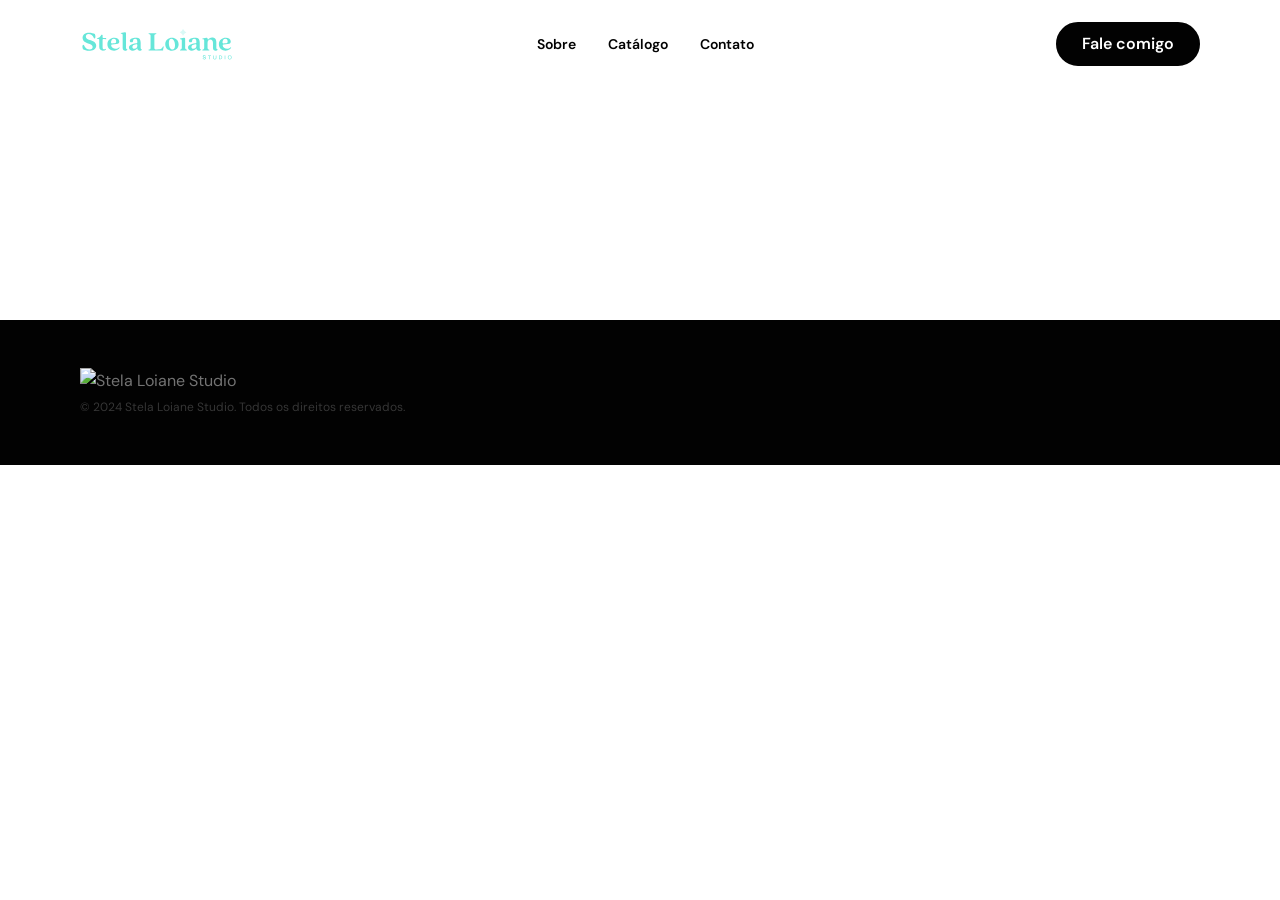
==== catalogo.html @ ad73554b "Initial commit" ====
<!DOCTYPE html>
<html lang="pt-BR">
<head>
  <meta charset="UTF-8">
  <meta name="viewport" content="width=device-width, initial-scale=1.0">
  <title>Catálogo — Stela Loiane Studio</title>
  <meta name="description" content="">

  <!-- Google Fonts -->
  <link rel="preconnect" href="https://fonts.googleapis.com">
  <link rel="preconnect" href="https://fonts.gstatic.com" crossorigin>
  <link href="https://fonts.googleapis.com/css2?family=Fraunces:ital,opsz,wght@0,9..144,400;1,9..144,400&family=DM+Sans:wght@400;600&display=swap" rel="stylesheet">

  <!-- CSS -->
  <link rel="stylesheet" href="css/tokens.css">
  <link rel="stylesheet" href="css/base.css">
  <link rel="stylesheet" href="css/components.css">
  <link rel="stylesheet" href="css/pages/catalogo.css">
</head>
<body>

  <!-- NAVBAR -->
  <header class="navbar">
    <div class="container">
      <div class="navbar__inner">
        <a href="index.html" class="navbar__logo">
          <img src="assets/Logo Navbar.svg" alt="Stela Loiane Studio">
        </a>
        <nav class="navbar__nav" aria-label="Navegação principal">
          <a href="index.html#sobre" class="navbar__link">Sobre</a>
          <a href="catalogo.html" class="navbar__link">Catálogo</a>
          <a href="index.html#contato" class="navbar__link">Contato</a>
        </nav>
        <a href="index.html#contato" class="btn btn--primary navbar__cta">Fale comigo</a>
        <button class="navbar__toggle" aria-label="Abrir menu" aria-expanded="false">
          <span></span>
          <span></span>
          <span></span>
        </button>
      </div>
    </div>
  </header>

  <!-- MENU MOBILE -->
  <nav class="navbar__mobile-menu" aria-label="Menu mobile">
    <a href="index.html#sobre" class="navbar__link">Sobre</a>
    <a href="catalogo.html" class="navbar__link">Catálogo</a>
    <a href="index.html#contato" class="navbar__link">Contato</a>
    <a href="index.html#contato" class="btn btn--primary">Fale comigo</a>
  </nav>

  <main>

    <!-- HERO DO CATÁLOGO -->
    <!-- TODO: implementar conforme Figma (screenshots/catalogo/) -->
    <section class="section" id="catalogo-hero">
      <div class="container">
        <!-- conteúdo hero catálogo -->
      </div>
    </section>

    <!-- GRID DE PRODUTOS / SERVIÇOS -->
    <!-- TODO: implementar conforme Figma (screenshots/catalogo/) -->
    <section class="section" id="catalogo-grid">
      <div class="container">
        <!-- grid de cards -->
      </div>
    </section>

  </main>

  <!-- FOOTER -->
  <footer class="footer">
    <div class="container">
      <div class="footer__inner">
        <a href="index.html" class="footer__logo">
          <img src="assets/logo.svg" alt="Stela Loiane Studio">
        </a>
        <p class="footer__copy">&copy; 2024 Stela Loiane Studio. Todos os direitos reservados.</p>
      </div>
    </div>
  </footer>

  <!-- JS -->
  <script src="js/main.js"></script>
</body>
</html>
---- css/tokens.css ----
/* ============================================================
   STELA LOIANE STUDIO — Design Tokens
   Fonte: Figma → Stela Loiane Studio — Landing Page
   ============================================================ */

:root {

  /* ----------------------------------------------------------
     CORES — Brand
  ---------------------------------------------------------- */
  --color-black-hole:      #020202;
  --color-advantageous:    #207068;
  --color-turquoise-chalk: #68E8D9;
  --color-mint-condition:  #D9F9F6;
  --color-white:           #FFFFFF;

  /* ----------------------------------------------------------
     CORES — Primárias
  ---------------------------------------------------------- */
  --color-primary:         #020202; /* Black Hole */
  --color-primary-accent:  #68E8D9; /* Turquoise Chalk */

  /* ----------------------------------------------------------
     CORES — Secundárias
  ---------------------------------------------------------- */
  --color-secondary:       #207068; /* Advantageous */
  --color-secondary-light: #D9F9F6; /* Mint Condition */

  /* ----------------------------------------------------------
     CORES — Paleta Advantageous (verde escuro)
  ---------------------------------------------------------- */
  --advantageous-50:  #E9F1F0;
  --advantageous-100: #BAD3D0;
  --advantageous-200: #98BDBA;
  --advantageous-300: #6A9F9A;
  --advantageous-400: #408086;
  --advantageous-500: #207068;
  --advantageous-600: #1D655F;
  --advantageous-700: #17504A;
  --advantageous-800: #123E38;
  --advantageous-900: #002F2C;

  /* ----------------------------------------------------------
     CORES — Paleta Turquoise Chalk (turquesa)
  ---------------------------------------------------------- */
  --turquoise-50:  #F0FDFB;
  --turquoise-100: #D0F7F3;
  --turquoise-200: #B9F4EE;
  --turquoise-300: #98EEE6;
  --turquoise-400: #85EBE1;
  --turquoise-500: #68E8D9;
  --turquoise-600: #5DD1C5;
  --turquoise-700: #48A39A;
  --turquoise-800: #387F77;
  --turquoise-900: #29815B;

  /* ----------------------------------------------------------
     CORES — Paleta Mint Condition (verde clarinho)
  ---------------------------------------------------------- */
  --mint-50:  #F8FEFE;
  --mint-100: #F3FDFC;
  --mint-200: #EEFCFB;
  --mint-300: #E6FBF9;
  --mint-400: #E1FAF8;
  --mint-500: #D9F9F6;
  --mint-600: #C5E3E0;
  --mint-700: #9AB1AF;
  --mint-800: #778B87;
  --mint-900: #388987;

  /* ----------------------------------------------------------
     CORES — Paleta Gray
  ---------------------------------------------------------- */
  --gray-50:  #F7F7F7;
  --gray-100: #E8E8E8;
  --gray-200: #CBCBCB;
  --gray-300: #A3A3A3;
  --gray-400: #737373;
  --gray-500: #525252;
  --gray-600: #363636;
  --gray-700: #242424;
  --gray-800: #141414;
  --gray-900: #020202;

  /* ----------------------------------------------------------
     CORES — Semânticas (uso no código)
  ---------------------------------------------------------- */
  --color-bg:          #FFFFFF;
  --color-bg-dark:     #020202;
  --color-bg-subtle:   #D9F9F6;
  --color-text:        #020202;
  --color-text-muted:  #525252;
  --color-text-light:  #FFFFFF;
  --color-border:      #E8E8E8;
  --color-cta:         #68E8D9;
  --color-cta-hover:   #5DD1C5;

  /* ----------------------------------------------------------
     TIPOGRAFIA — Famílias
  ---------------------------------------------------------- */
  --font-heading: 'Fraunces', Georgia, serif;
  --font-body:    'DM Sans', system-ui, sans-serif;

  /* ----------------------------------------------------------
     TIPOGRAFIA — Tamanhos (Desktop)
  ---------------------------------------------------------- */
  --text-display-1: 96px;
  --text-display-2: 80px;
  --text-h1:        64px;
  --text-h2:        48px;
  --text-h3:        40px;
  --text-h4:        32px;
  --text-h5:        24px;
  --text-h6:        20px;

  --text-body-lg:  20px;
  --text-body-md:  18px;
  --text-body:     16px;
  --text-body-sm:  14px;
  --text-body-xs:  12px;
  --text-overline: 14px;

  /* ----------------------------------------------------------
     TIPOGRAFIA — Line Heights
  ---------------------------------------------------------- */
  --lh-display:  1.10; /* Display 1 e 2 */
  --lh-h1:       1.15;
  --lh-h2-h3:    1.20;
  --lh-h4-h5:    1.30;
  --lh-h6:       1.40;
  --lh-body-lg:  1.50;
  --lh-body:     1.60;
  --lh-overline: 1.40;

  /* ----------------------------------------------------------
     TIPOGRAFIA — Pesos
  ---------------------------------------------------------- */
  --fw-regular:   400;
  --fw-semibold:  600;

  /* ----------------------------------------------------------
     GRID & LAYOUT
  ---------------------------------------------------------- */
  --container-max:        1440px;
  --container-padding-mobile:  24px;
  --container-padding-desktop: 80px;
  --grid-cols-mobile:   4;
  --grid-cols-desktop:  12;
  --grid-gutter-mobile: 16px;
  --grid-gutter-desktop: 24px;

  /* ----------------------------------------------------------
     ESPAÇAMENTOS (escala)
  ---------------------------------------------------------- */
  --space-2:   2px;
  --space-4:   4px;
  --space-8:   8px;
  --space-12:  12px;
  --space-16:  16px;
  --space-20:  20px;
  --space-24:  24px;
  --space-32:  32px;
  --space-40:  40px;
  --space-48:  48px;
  --space-56:  56px;
  --space-64:  64px;
  --space-80:  80px;
  --space-96:  96px;
  --space-120: 120px;
  --space-160: 160px;

  /* ----------------------------------------------------------
     BORDAS & RAIOS
  ---------------------------------------------------------- */
  --radius-sm:   4px;
  --radius-md:   8px;
  --radius-lg:   16px;
  --radius-xl:   24px;
  --radius-full: 9999px;

  /* ----------------------------------------------------------
     SOMBRAS
  ---------------------------------------------------------- */
  --shadow-sm:
    0 1px 2px rgba(2, 2, 2, 0.04),
    0 2px 4px rgba(2, 2, 2, 0.04);
  --shadow-md:
    0 2px 4px rgba(2, 2, 2, 0.04),
    0 4px 12px rgba(2, 2, 2, 0.08);
  --shadow-lg:
    0 4px 8px rgba(2, 2, 2, 0.04),
    0 8px 24px rgba(2, 2, 2, 0.10),
    0 16px 48px rgba(2, 2, 2, 0.06);

  /* ----------------------------------------------------------
     TRANSIÇÕES
  ---------------------------------------------------------- */
  --transition-fast:   150ms ease;
  --transition-base:   250ms ease;
  --transition-slow:   400ms ease;
  --transition-reveal: 600ms cubic-bezier(0.16, 1, 0.3, 1);

}
---- css/base.css ----
/* ============================================================
   STELA LOIANE STUDIO — Base & Reset
   ============================================================ */

/* Reset */
*, *::before, *::after {
  box-sizing: border-box;
  margin: 0;
  padding: 0;
}

html {
  -webkit-text-size-adjust: 100%;
  scroll-behavior: smooth;
}

body {
  font-family: var(--font-body);
  font-size: var(--text-body);
  font-weight: var(--fw-regular);
  line-height: var(--lh-body);
  color: var(--color-text);
  background-color: var(--color-bg);
  -webkit-font-smoothing: antialiased;
  -moz-osx-font-smoothing: grayscale;
}

img, video {
  max-width: 100%;
  height: auto;
  display: block;
}

a {
  color: inherit;
  text-decoration: none;
}

ul, ol {
  list-style: none;
}

button {
  cursor: pointer;
  border: none;
  background: none;
  font-family: inherit;
}

input, textarea, select {
  font-family: inherit;
  font-size: inherit;
}

/* ============================================================
   TIPOGRAFIA — Headings
   ============================================================ */

h1, h2, h3, h4, h5, h6 {
  font-family: var(--font-heading);
  font-weight: var(--fw-regular);
  color: var(--color-text);
}

h1 { font-size: var(--text-h1); line-height: var(--lh-h1); }
h2 { font-size: var(--text-h2); line-height: var(--lh-h2-h3); }
h3 { font-size: var(--text-h3); line-height: var(--lh-h2-h3); }
h4 { font-size: var(--text-h4); line-height: var(--lh-h4-h5); }
h5 { font-size: var(--text-h5); line-height: var(--lh-h4-h5); }
h6 { font-size: var(--text-h6); line-height: var(--lh-h6); }

.display-1 {
  font-family: var(--font-heading);
  font-weight: var(--fw-regular);
  font-size: var(--text-display-1);
  line-height: var(--lh-display);
}

.display-2 {
  font-family: var(--font-heading);
  font-weight: var(--fw-regular);
  font-size: var(--text-display-2);
  line-height: var(--lh-display);
}

/* Mobile — escala tipográfica reduzida */
@media (max-width: 767px) {
  h1 { font-size: clamp(36px, 10vw, var(--text-h1)); }
  h2 { font-size: clamp(28px, 8vw, var(--text-h2)); }
  h3 { font-size: clamp(24px, 6vw, var(--text-h3)); }
  h4 { font-size: clamp(20px, 5vw, var(--text-h4)); }

  .display-1 { font-size: clamp(48px, 12vw, var(--text-display-1)); }
  .display-2 { font-size: clamp(40px, 10vw, var(--text-display-2)); }
}

/* ============================================================
   LAYOUT — Container & Grid
   ============================================================ */

.container {
  width: 100%;
  max-width: var(--container-max);
  margin-inline: auto;
  padding-inline: var(--container-padding-mobile);
}

@media (min-width: 1024px) {
  .container {
    padding-inline: var(--container-padding-desktop);
  }
}

.grid {
  display: grid;
  gap: var(--grid-gutter-mobile);
}

@media (min-width: 1024px) {
  .grid {
    gap: var(--grid-gutter-desktop);
  }
}

.grid-2 { grid-template-columns: repeat(2, 1fr); }
.grid-3 { grid-template-columns: repeat(3, 1fr); }
.grid-4 { grid-template-columns: repeat(4, 1fr); }

@media (max-width: 767px) {
  .grid-2,
  .grid-3,
  .grid-4 {
    grid-template-columns: 1fr;
  }
}

/* ============================================================
   SEÇÕES
   ============================================================ */

.section {
  padding-block: var(--space-80);
}

.section--sm {
  padding-block: var(--space-48);
}

.section--lg {
  padding-block: var(--space-120);
}

.section--dark {
  background-color: var(--color-bg-dark);
  color: var(--color-text-light);
}

.section--dark h1,
.section--dark h2,
.section--dark h3,
.section--dark h4,
.section--dark h5,
.section--dark h6 {
  color: var(--color-text-light);
}

.section--mint {
  background-color: var(--color-bg-subtle);
}

@media (max-width: 767px) {
  .section { padding-block: var(--space-56); }
  .section--sm { padding-block: var(--space-32); }
  .section--lg { padding-block: var(--space-80); }
}

/* ============================================================
   SCROLL REVEAL
   ============================================================ */

[data-reveal] {
  opacity: 0;
  transition:
    opacity var(--transition-reveal),
    transform var(--transition-reveal);
}

[data-reveal="up"] {
  transform: translateY(32px);
}

[data-reveal="left"] {
  transform: translateX(-32px);
}

[data-reveal="right"] {
  transform: translateX(32px);
}

[data-reveal="scale"] {
  transform: scale(0.95);
}

[data-reveal].is-visible {
  opacity: 1;
  transform: none;
}

/* ============================================================
   UTILITÁRIOS
   ============================================================ */

.text-center { text-align: center; }
.text-muted { color: var(--color-text-muted); }
.text-accent { color: var(--color-primary-accent); }

.sr-only {
  position: absolute;
  width: 1px;
  height: 1px;
  padding: 0;
  margin: -1px;
  overflow: hidden;
  clip: rect(0, 0, 0, 0);
  border: 0;
}
---- css/components.css ----
/* ============================================================
   STELA LOIANE STUDIO — Componentes Reutilizáveis
   ============================================================ */

/* ============================================================
   BOTÕES
   ============================================================ */

.btn {
  display: inline-flex;
  align-items: center;
  justify-content: center;
  gap: var(--space-8);
  padding: var(--space-12) var(--space-24);
  font-family: var(--font-body);
  font-size: var(--text-body);
  font-weight: var(--fw-semibold);
  line-height: 1;
  border-radius: var(--radius-full);
  transition:
    background-color var(--transition-base),
    color var(--transition-base),
    transform var(--transition-fast),
    opacity var(--transition-fast);
  cursor: pointer;
  border: 2px solid transparent;
  white-space: nowrap;
}

.btn:focus-visible {
  outline: 2px solid var(--color-turquoise-chalk);
  outline-offset: 3px;
}

.btn:active {
  transform: scale(0.98);
}

/* Primary */
.btn--primary {
  background-color: var(--color-black-hole);
  color: var(--color-white);
  border-color: var(--color-black-hole);
}

.btn--primary:hover {
  background-color: var(--gray-700);
  border-color: var(--gray-700);
}

/* Accent (CTA principal) */
.btn--accent {
  background-color: var(--color-turquoise-chalk);
  color: var(--color-black-hole);
  border-color: var(--color-turquoise-chalk);
}

.btn--accent:hover {
  background-color: var(--turquoise-600);
  border-color: var(--turquoise-600);
}

/* Secondary / outline */
.btn--secondary {
  background-color: transparent;
  color: var(--color-black-hole);
  border-color: var(--color-black-hole);
}

.btn--secondary:hover {
  background-color: var(--color-black-hole);
  color: var(--color-white);
}

/* Ghost (para fundos escuros) */
.btn--ghost {
  background-color: transparent;
  color: var(--color-white);
  border-color: var(--color-white);
}

.btn--ghost:hover {
  background-color: var(--color-white);
  color: var(--color-black-hole);
}

/* Teal (CTAs das seções — fundo verde escuro) */
.btn--teal {
  background-color: var(--color-advantageous);
  color: var(--color-white);
  border-color: var(--color-advantageous);
}

.btn--teal:hover {
  background-color: var(--advantageous-600);
  border-color: var(--advantageous-600);
}

/* Block — largura total */
.btn--block {
  width: 100%;
  justify-content: center;
}

/* Ícone interno do botão */
.btn__icon {
  width: 20px;
  height: 20px;
  display: block;
  flex-shrink: 0;
  filter: brightness(0) invert(1);
}

.btn--accent .btn__icon {
  filter: brightness(0); /* ícone escuro sobre fundo turquesa */
}

/* Tamanhos */
.btn--sm {
  padding: var(--space-8) var(--space-16);
  font-size: var(--text-body-sm);
}

.btn--lg {
  padding: var(--space-16) var(--space-40);
  font-size: var(--text-body-lg);
}

/* ============================================================
   CARDS
   ============================================================ */

.card {
  background-color: var(--color-white);
  border-radius: var(--radius-lg);
  overflow: hidden;
  box-shadow: var(--shadow-sm);
  transition:
    box-shadow var(--transition-base),
    transform var(--transition-base);
}

.card:hover {
  box-shadow: var(--shadow-md);
  transform: translateY(-2px);
}

.card__image {
  width: 100%;
  aspect-ratio: 4 / 3;
  object-fit: cover;
}

.card__body {
  padding: var(--space-24);
}

.card__title {
  font-family: var(--font-heading);
  font-size: var(--text-h5);
  line-height: var(--lh-h4-h5);
  margin-bottom: var(--space-8);
}

.card__description {
  font-size: var(--text-body-sm);
  color: var(--color-text-muted);
  line-height: var(--lh-body);
}

/* Card escuro */
.card--dark {
  background-color: var(--gray-800);
  color: var(--color-white);
}

.card--dark .card__title {
  color: var(--color-white);
}

.card--dark .card__description {
  color: var(--gray-300);
}

/* ============================================================
   NAVBAR
   ============================================================ */

.navbar {
  position: fixed;
  top: 0;
  left: 0;
  right: 0;
  z-index: 100;
  padding-block: 0;
  transition: background-color var(--transition-base), box-shadow var(--transition-base);
}

.navbar.is-scrolled {
  background-color: var(--color-white);
  box-shadow: var(--shadow-sm);
}

.navbar__inner {
  display: flex;
  align-items: center;
  justify-content: space-between;
  height: 88px;
}

.navbar__logo {
  display: flex;
  align-items: center;
}

.navbar__logo img {
  width: 154px;
  height: 31px;
}

.navbar__nav {
  display: none;
  align-items: center;
  gap: var(--space-32);
}

.navbar__link {
  font-size: var(--text-body-sm);
  font-weight: var(--fw-semibold);
  color: var(--color-text);
  transition: color var(--transition-fast);
}

.navbar__link:hover {
  color: var(--color-advantageous);
}

.navbar__cta {
  display: none;
}

.navbar__toggle {
  display: flex;
  flex-direction: column;
  align-items: center;
  justify-content: center;
  gap: 3px;
  width: 40px;
  height: 40px;
  padding: 0;
  border-radius: var(--radius-md);
  background-color: var(--color-advantageous);
  border: 0;
  color: inherit;
  cursor: pointer;
}

.navbar__toggle span {
  display: block;
  width: 16px;
  height: 1.8px;
  background-color: var(--color-white);
  border-radius: var(--radius-full);
  transition: transform var(--transition-base), opacity var(--transition-base);
}

.navbar__toggle:focus-visible {
  outline: 2px solid var(--color-turquoise-chalk);
  outline-offset: 4px;
}

.navbar__toggle.is-open span:nth-child(1) {
  transform: translateY(4.8px) rotate(45deg);
}

.navbar__toggle.is-open span:nth-child(2) {
  opacity: 0;
}

.navbar__toggle.is-open span:nth-child(3) {
  transform: translateY(-4.8px) rotate(-45deg);
}

@media (min-width: 768px) {
  .navbar__nav { display: flex; }
  .navbar__cta { display: inline-flex; }
  .navbar__toggle { display: none; }
}

/* Menu mobile */
.navbar__mobile-menu {
  display: flex;
  position: fixed;
  top: 88px;
  right: 0;
  bottom: 0;
  left: 0;
  background-color: rgba(2, 2, 2, 1);
  min-height: calc(100dvh - 88px);
  z-index: 99;
  padding: var(--space-20) var(--space-24) var(--space-24);
  flex-direction: column;
  justify-content: flex-start;
  align-items: center;
  gap: 0;
  transform: translateX(100%);
  opacity: 0;
  pointer-events: none;
  transition: transform var(--transition-slow), opacity var(--transition-base);
}

.navbar__mobile-menu.is-open {
  transform: translateX(0);
  opacity: 1;
  pointer-events: auto;
}

.navbar__mobile-links {
  width: 100%;
  margin-block: auto;
  display: flex;
  flex-direction: column;
  gap: var(--space-24);
}

.navbar__mobile-menu .navbar__link {
  width: 100%;
  text-align: center;
  color: var(--color-white);
  font-size: clamp(40px, 11vw, var(--text-h2));
  line-height: 1.1;
  letter-spacing: -0.01em;
  padding: var(--space-16) var(--space-16);
  border-radius: var(--radius-md);
}

.navbar__mobile-links .navbar__link + .navbar__link {
  border-top: 0.5px solid rgba(255, 255, 255, 0.2);
}

.navbar__mobile-menu .navbar__link:hover,
.navbar__mobile-menu .navbar__link:focus-visible {
  color: var(--color-turquoise-chalk);
  background-color: rgba(104, 232, 217, 0.08);
}

.navbar__mobile-menu .btn {
  margin-top: auto;
  width: 100%;
  min-height: 56px;
  font-size: var(--text-body);
  border-radius: var(--radius-md);
}

.navbar.is-menu-open {
  background: linear-gradient(90deg, rgba(2, 2, 2, 0.95) 0%, rgba(12, 12, 12, 0.95) 100%);
}

.navbar.is-menu-open .navbar__inner {
  border-bottom: 0.5px solid rgba(255, 255, 255, 0.2);
}

@media (max-width: 767.98px) {
  .navbar {
    background-color: rgba(0, 0, 0, 0.9);
    border-bottom: 0.5px solid rgba(255, 255, 255, 0.2);
  }

  .navbar.is-scrolled {
    background-color: rgba(0, 0, 0, 0.9);
  }
}

/* ============================================================
   TAGS / BADGES
   ============================================================ */

.tag {
  display: inline-flex;
  align-items: center;
  padding: var(--space-4) var(--space-12);
  border-radius: var(--radius-full);
  font-size: var(--text-body-xs);
  font-weight: var(--fw-semibold);
  letter-spacing: 0.08em;
  text-transform: uppercase;
}

.tag--mint {
  background-color: var(--mint-200);
  color: var(--advantageous-700);
}

.tag--turquoise {
  background-color: var(--turquoise-100);
  color: var(--advantageous-700);
}

.tag--dark {
  background-color: var(--gray-800);
  color: var(--color-white);
}

/* ============================================================
   OVERLINE
   ============================================================ */

.overline {
  font-family: var(--font-body);
  font-size: var(--text-overline);
  font-weight: var(--fw-semibold);
  line-height: var(--lh-overline);
  letter-spacing: 0.10em;
  text-transform: uppercase;
  color: var(--color-advantageous);
}

/* ============================================================
   DIVIDER
   ============================================================ */

.divider {
  width: 100%;
  height: 1px;
  background-color: var(--color-border);
}

/* ============================================================
   FOOTER
   ============================================================ */

.footer {
  background-color: var(--color-black-hole);
  color: var(--gray-400);
  padding-block: var(--space-48);
}

/* Variante Home — layout centralizado */
.footer--home {
  text-align: center;
}

.footer--home .container {
  display: flex;
  flex-direction: column;
  align-items: center;
  gap: var(--space-20);
}

.footer__symbol img {
  height: 64px;
  width: auto;
  display: block;
}

.footer__address,
.footer__hours {
  font-size: var(--text-body-sm);
  color: var(--gray-400);
  line-height: var(--lh-body);
}

.footer__social {
  display: flex;
  align-items: center;
  justify-content: center;
  gap: var(--space-24);
  margin-block: var(--space-4);
}

.footer__social-link {
  display: flex;
  align-items: center;
  justify-content: center;
  opacity: 0.6;
  transition: opacity var(--transition-fast);
}

.footer__social-link:hover {
  opacity: 1;
}

.footer__social-link img {
  width: 32px;
  height: 32px;
  border-radius: var(--radius-sm);
}

.footer__copy {
  font-size: var(--text-body-xs);
  color: var(--gray-600);
  margin-top: var(--space-4);
}
---- css/pages/catalogo.css ----
/* ============================================================
   STELA LOIANE STUDIO — Catálogo (catalogo.html)
   Preencher conforme seções do Figma
   ============================================================ */

/* Adicione os estilos específicos do Catálogo aqui,
   organizados por seção. Exemplo:

.catalogo-hero { ... }
.catalogo-grid { ... }
.catalogo-filtros { ... }
.catalogo-card { ... }

*/
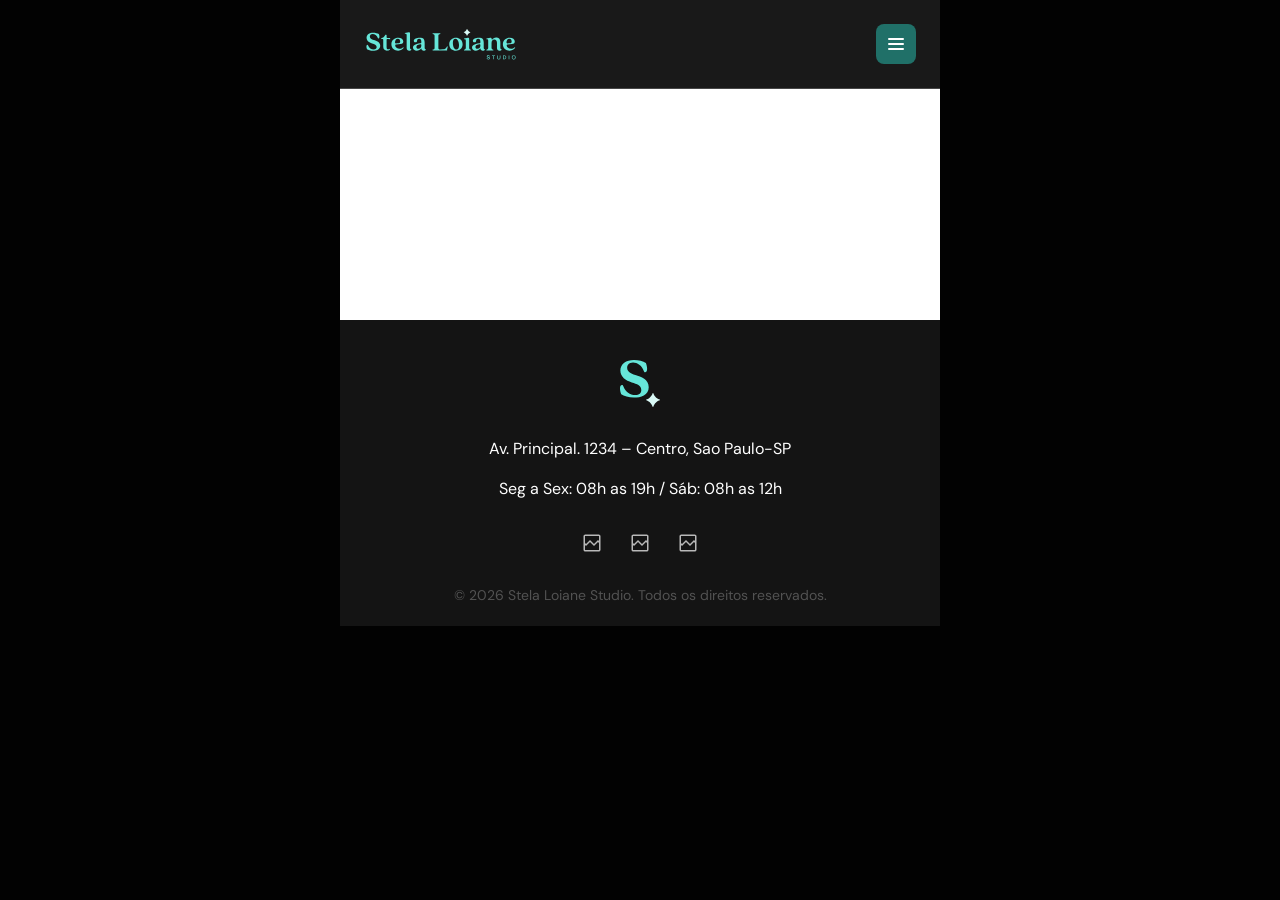
==== commit feaaa461: "Padroniza design system: tipografia, cards e tagline" ====
--- a/catalogo.html
+++ b/catalogo.html
@@ -17,7 +17,7 @@
   <link rel="stylesheet" href="css/components.css">
   <link rel="stylesheet" href="css/pages/catalogo.css">
 </head>
-<body>
+<body class="page_catalogo">
 
   <!-- NAVBAR -->
   <header class="navbar">
@@ -41,28 +41,34 @@
     </div>
   </header>
 
-  <!-- MENU MOBILE -->
-  <nav class="navbar__mobile-menu" aria-label="Menu mobile">
-    <a href="index.html#sobre" class="navbar__link">Sobre</a>
-    <a href="catalogo.html" class="navbar__link">Catálogo</a>
-    <a href="index.html#contato" class="navbar__link">Contato</a>
-    <a href="index.html#contato" class="btn btn--primary">Fale comigo</a>
-  </nav>
+  <main class="page-wrapper page-wrapper--catalogo" id="main-content">
 
-  <main>
+    <button class="navbar__menu-overlay" type="button" aria-label="Fechar menu" aria-hidden="true" tabindex="-1"></button>
+
+    <!-- MENU MOBILE -->
+    <nav class="navbar__mobile-menu" aria-label="Menu mobile">
+      <div class="navbar__mobile-links">
+        <a href="index.html#sobre" class="navbar__link">Sobre</a>
+        <a href="catalogo.html" class="navbar__link">Catálogo</a>
+        <a href="index.html#contato" class="navbar__link">Contato</a>
+      </div>
+      <a href="index.html#contato" class="btn btn--accent">Fale comigo</a>
+    </nav>
 
     <!-- HERO DO CATÁLOGO -->
     <!-- TODO: implementar conforme Figma (screenshots/catalogo/) -->
-    <section class="section" id="catalogo-hero">
+    <section class="section section_catalogo-hero" id="catalogo-hero" aria-labelledby="catalogo-hero-title">
       <div class="container">
+        <h1 class="sr-only" id="catalogo-hero-title">Catálogo</h1>
         <!-- conteúdo hero catálogo -->
       </div>
     </section>
 
     <!-- GRID DE PRODUTOS / SERVIÇOS -->
     <!-- TODO: implementar conforme Figma (screenshots/catalogo/) -->
-    <section class="section" id="catalogo-grid">
+    <section class="section section_catalogo-grid" id="catalogo-grid" aria-labelledby="catalogo-grid-title">
       <div class="container">
+        <h2 class="sr-only" id="catalogo-grid-title">Serviços do catálogo</h2>
         <!-- grid de cards -->
       </div>
     </section>
@@ -70,14 +76,30 @@
   </main>
 
   <!-- FOOTER -->
-  <footer class="footer">
-    <div class="container">
-      <div class="footer__inner">
-        <a href="index.html" class="footer__logo">
-          <img src="assets/logo.svg" alt="Stela Loiane Studio">
+  <footer class="footer component_footer" aria-label="Rodapé">
+    <div class="container footer__container">
+      <div class="footer__brand-mark">
+        <img src="assets/Logo Footer.svg" alt="Stela Loiane Studio">
+      </div>
+
+      <div class="footer__info">
+        <p class="footer__address">Av. Principal. 1234 – Centro, Sao Paulo-SP</p>
+        <p class="footer__hours">Seg a Sex: 08h as 19h / Sáb: 08h as 12h</p>
+      </div>
+
+      <div class="footer__social" aria-label="Redes sociais">
+        <a href="#" class="footer__social-link" aria-label="Instagram">
+          <img src="assets/broken_image.svg" alt="Instagram">
         </a>
-        <p class="footer__copy">&copy; 2024 Stela Loiane Studio. Todos os direitos reservados.</p>
+        <a href="#" class="footer__social-link" aria-label="Facebook">
+          <img src="assets/broken_image.svg" alt="Facebook">
+        </a>
+        <a href="#" class="footer__social-link" aria-label="TikTok">
+          <img src="assets/broken_image.svg" alt="TikTok">
+        </a>
       </div>
+
+      <p class="footer__copy">&copy; 2026 Stela Loiane Studio. Todos os direitos reservados.</p>
     </div>
   </footer>
 
--- a/css/tokens.css
+++ b/css/tokens.css
@@ -102,23 +102,46 @@
   --font-body:    'DM Sans', system-ui, sans-serif;
 
   /* ----------------------------------------------------------
-     TIPOGRAFIA — Tamanhos (Desktop)
-  ---------------------------------------------------------- */
-  --text-display-1: 96px;
-  --text-display-2: 80px;
-  --text-h1:        64px;
-  --text-h2:        48px;
-  --text-h3:        40px;
-  --text-h4:        32px;
-  --text-h5:        24px;
-  --text-h6:        20px;
-
-  --text-body-lg:  20px;
-  --text-body-md:  18px;
-  --text-body:     16px;
-  --text-body-sm:  14px;
-  --text-body-xs:  12px;
-  --text-overline: 14px;
+     TIPOGRAFIA — Escala Mobile (Figma)
+  ---------------------------------------------------------- */
+  --display-1: 72px;
+  --display-2: 64px;
+  --h1: 48px;
+  --h2: 40px;
+  --h3: 32px;
+  --h4: 28px;
+  --h5: 20px;
+  --h6: 18px;
+
+  --text-large: 18px;
+  --text-medium: 16px;
+  --text-regular: 14px;
+  --text-small: 12px;
+  --text-tiny: 10px;
+   --overline: 14px;
+
+  /* Aliases de compatibilidade para o projeto */
+  --font-h1: var(--h1);
+  --font-h2: var(--h2);
+  --font-h3: var(--h3);
+  --font-body-size: var(--text-regular);
+  --font-small: var(--text-small);
+
+  --text-display-1: var(--display-1);
+  --text-display-2: var(--display-2);
+  --text-h1: var(--h1);
+  --text-h2: var(--h2);
+  --text-h3: var(--h3);
+  --text-h4: var(--h4);
+  --text-h5: var(--h5);
+  --text-h6: var(--h6);
+
+  --text-body-lg: var(--text-large);
+  --text-body-md: var(--text-medium);
+  --text-body: var(--text-regular);
+  --text-body-sm: var(--text-small);
+  --text-body-xs: var(--text-tiny);
+   --text-overline: var(--overline);
 
   /* ----------------------------------------------------------
      TIPOGRAFIA — Line Heights
@@ -201,3 +224,23 @@
   --transition-reveal: 600ms cubic-bezier(0.16, 1, 0.3, 1);
 
 }
+
+@media (min-width: 768px) {
+   :root {
+      --display-1: 96px;
+      --display-2: 80px;
+      --h1: 64px;
+      --h2: 48px;
+      --h3: 40px;
+      --h4: 32px;
+      --h5: 24px;
+      --h6: 20px;
+
+      --text-large: 20px;
+      --text-medium: 18px;
+      --text-regular: 16px;
+      --text-small: 14px;
+      --text-tiny: 12px;
+      --overline: 14px;
+   }
+}
--- a/css/base.css
+++ b/css/base.css
@@ -1,6 +1,14 @@
 /* ============================================================
    STELA LOIANE STUDIO — Base & Reset
    ============================================================ */
+
+/* ============================================================
+  1) BASE / RESET
+  ============================================================ */
+
+:root {
+  --app-shell-max-width: 600px;
+}
 
 /* Reset */
 *, *::before, *::after {
@@ -20,7 +28,7 @@
   font-weight: var(--fw-regular);
   line-height: var(--lh-body);
   color: var(--color-text);
-  background-color: var(--color-bg);
+  background-color: var(--color-black-hole);
   -webkit-font-smoothing: antialiased;
   -moz-osx-font-smoothing: grayscale;
 }
@@ -53,7 +61,7 @@
 }
 
 /* ============================================================
-   TIPOGRAFIA — Headings
+  2) TYPOGRAPHY
    ============================================================ */
 
 h1, h2, h3, h4, h5, h6 {
@@ -62,41 +70,49 @@
   color: var(--color-text);
 }
 
-h1 { font-size: var(--text-h1); line-height: var(--lh-h1); }
-h2 { font-size: var(--text-h2); line-height: var(--lh-h2-h3); }
-h3 { font-size: var(--text-h3); line-height: var(--lh-h2-h3); }
-h4 { font-size: var(--text-h4); line-height: var(--lh-h4-h5); }
-h5 { font-size: var(--text-h5); line-height: var(--lh-h4-h5); }
-h6 { font-size: var(--text-h6); line-height: var(--lh-h6); }
+h1 { font-size: var(--h1); line-height: var(--lh-h1); }
+h2 { font-size: var(--h2); line-height: var(--lh-h2-h3); }
+h3 { font-size: var(--h3); line-height: var(--lh-h2-h3); }
+h4 { font-size: var(--h4); line-height: var(--lh-h4-h5); }
+h5 { font-size: var(--h5); line-height: var(--lh-h4-h5); }
+h6 { font-size: var(--h6); line-height: var(--lh-h6); }
+
+p {
+  font-size: var(--text-regular);
+  line-height: var(--lh-body);
+}
 
 .display-1 {
   font-family: var(--font-heading);
   font-weight: var(--fw-regular);
-  font-size: var(--text-display-1);
+  font-size: var(--display-1);
   line-height: var(--lh-display);
 }
 
 .display-2 {
   font-family: var(--font-heading);
   font-weight: var(--fw-regular);
-  font-size: var(--text-display-2);
+  font-size: var(--display-2);
   line-height: var(--lh-display);
 }
 
-/* Mobile — escala tipográfica reduzida */
-@media (max-width: 767px) {
-  h1 { font-size: clamp(36px, 10vw, var(--text-h1)); }
-  h2 { font-size: clamp(28px, 8vw, var(--text-h2)); }
-  h3 { font-size: clamp(24px, 6vw, var(--text-h3)); }
-  h4 { font-size: clamp(20px, 5vw, var(--text-h4)); }
-
-  .display-1 { font-size: clamp(48px, 12vw, var(--text-display-1)); }
-  .display-2 { font-size: clamp(40px, 10vw, var(--text-display-2)); }
-}
-
-/* ============================================================
-   LAYOUT — Container & Grid
-   ============================================================ */
+/* ============================================================
+  3) LAYOUT — Container & Grid
+   ============================================================ */
+
+.page-wrapper {
+  position: relative;
+  width: 100%;
+  max-width: var(--app-shell-max-width);
+  margin-inline: auto;
+  background-color: var(--color-bg);
+}
+
+@media (min-width: 768px) {
+  .page-wrapper {
+    overflow-x: hidden;
+  }
+}
 
 .container {
   width: 100%;
@@ -105,21 +121,26 @@
   padding-inline: var(--container-padding-mobile);
 }
 
-@media (min-width: 1024px) {
-  .container {
-    padding-inline: var(--container-padding-desktop);
-  }
+
+.container-large {
+  width: 100%;
+  max-width: var(--container-max);
+}
+
+.container {
+  max-width: 100%;
+  margin-inline: auto;
+  padding-inline: var(--container-padding-mobile);
+}
+
+.container-large {
+  max-width: 100%;
+  margin-inline: auto;
 }
 
 .grid {
   display: grid;
   gap: var(--grid-gutter-mobile);
-}
-
-@media (min-width: 1024px) {
-  .grid {
-    gap: var(--grid-gutter-desktop);
-  }
 }
 
 .grid-2 { grid-template-columns: repeat(2, 1fr); }
@@ -135,7 +156,7 @@
 }
 
 /* ============================================================
-   SEÇÕES
+  4) SECTIONS
    ============================================================ */
 
 .section {
@@ -175,7 +196,7 @@
 }
 
 /* ============================================================
-   SCROLL REVEAL
+  5) INTERACTIONS — Scroll Reveal
    ============================================================ */
 
 [data-reveal] {
@@ -207,7 +228,7 @@
 }
 
 /* ============================================================
-   UTILITÁRIOS
+  6) UTILITIES
    ============================================================ */
 
 .text-center { text-align: center; }
--- a/css/components.css
+++ b/css/components.css
@@ -3,23 +3,25 @@
    ============================================================ */
 
 /* ============================================================
-   BOTÕES
-   ============================================================ */
+  1) BUTTONS
+  ============================================================ */
 
 .btn {
   display: inline-flex;
   align-items: center;
   justify-content: center;
-  gap: var(--space-8);
-  padding: var(--space-12) var(--space-24);
+  gap: var(--space-12);
+  min-height: 56px;
+  padding: var(--space-16) var(--space-24);
   font-family: var(--font-body);
   font-size: var(--text-body);
   font-weight: var(--fw-semibold);
-  line-height: 1;
-  border-radius: var(--radius-full);
+  line-height: 1.2;
+  border-radius: var(--radius-md);
   transition:
     background-color var(--transition-base),
     color var(--transition-base),
+    border-color var(--transition-base),
     transform var(--transition-fast),
     opacity var(--transition-fast);
   cursor: pointer;
@@ -38,14 +40,15 @@
 
 /* Primary */
 .btn--primary {
-  background-color: var(--color-black-hole);
-  color: var(--color-white);
-  border-color: var(--color-black-hole);
-}
-
-.btn--primary:hover {
-  background-color: var(--gray-700);
-  border-color: var(--gray-700);
+  background-color: #66E6D9;
+  color: var(--color-black-hole);
+  border-color: #66E6D9;
+}
+
+.btn--primary:hover,
+.btn--primary.is-hover {
+  background-color: var(--turquoise-600);
+  border-color: var(--turquoise-600);
 }
 
 /* Accent (CTA principal) */
@@ -60,28 +63,44 @@
   border-color: var(--turquoise-600);
 }
 
-/* Secondary / outline */
+/* Secondary */
 .btn--secondary {
-  background-color: transparent;
-  color: var(--color-black-hole);
-  border-color: var(--color-black-hole);
-}
-
-.btn--secondary:hover {
-  background-color: var(--color-black-hole);
+  background-color: var(--advantageous-500);
   color: var(--color-white);
+  border-color: var(--advantageous-500);
+}
+
+.btn--secondary:hover,
+.btn--secondary.is-hover {
+  background-color: var(--advantageous-600);
+  border-color: var(--advantageous-600);
 }
 
 /* Ghost (para fundos escuros) */
 .btn--ghost {
   background-color: transparent;
-  color: var(--color-white);
-  border-color: var(--color-white);
-}
-
-.btn--ghost:hover {
-  background-color: var(--color-white);
   color: var(--color-black-hole);
+  border-color: transparent;
+}
+
+.btn--ghost:hover,
+.btn--ghost.is-hover {
+  background-color: var(--mint-500);
+  border-color: var(--mint-500);
+}
+
+/* Outline (botao de borda do Figma) */
+.btn--outline {
+  background-color: transparent;
+  color: var(--advantageous-500);
+  border-color: var(--advantageous-500);
+  border-width: 1px;
+}
+
+.btn--outline:hover,
+.btn--outline.is-hover {
+  color: var(--advantageous-700);
+  border-color: var(--advantageous-700);
 }
 
 /* Teal (CTAs das seções — fundo verde escuro) */
@@ -104,101 +123,123 @@
 
 /* Ícone interno do botão */
 .btn__icon {
-  width: 20px;
-  height: 20px;
+  width: 24px;
+  height: 24px;
   display: block;
   flex-shrink: 0;
-  filter: brightness(0) invert(1);
+  filter: none;
 }
 
 .btn--accent .btn__icon {
   filter: brightness(0); /* ícone escuro sobre fundo turquesa */
+}
+
+.btn--secondary .btn__icon,
+.btn--teal .btn__icon {
+  filter: brightness(0) invert(1);
+}
+
+.btn--outline .btn__icon {
+  filter: invert(31%) sepia(29%) saturate(902%) hue-rotate(125deg) brightness(89%) contrast(89%);
+}
+
+.btn--outline.is-hover .btn__icon,
+.btn--outline:hover .btn__icon {
+  filter: invert(21%) sepia(30%) saturate(925%) hue-rotate(125deg) brightness(94%) contrast(90%);
 }
 
 /* Tamanhos */
 .btn--sm {
   padding: var(--space-8) var(--space-16);
-  font-size: var(--text-body-sm);
+  font-size: var(--font-small);
 }
 
 .btn--lg {
   padding: var(--space-16) var(--space-40);
-  font-size: var(--text-body-lg);
-}
-
-/* ============================================================
-   CARDS
-   ============================================================ */
+  font-size: var(--font-body-size);
+}
+
+/* ============================================================
+  2) CARDS
+  ============================================================ */
 
 .card {
-  background-color: var(--color-white);
-  border-radius: var(--radius-lg);
-  overflow: hidden;
-  box-shadow: var(--shadow-sm);
+  background-color: var(--gray-50);
+  border: 1px solid var(--gray-200);
+  border-radius: var(--radius-md);
+  padding: var(--space-24);
+  display: flex;
+  flex-direction: column;
+  align-items: flex-start;
+  gap: var(--space-16);
   transition:
+    border-color var(--transition-base),
     box-shadow var(--transition-base),
     transform var(--transition-base);
 }
 
-.card:hover {
-  box-shadow: var(--shadow-md);
+.card:hover,
+.card.is-hover {
+  border-color: var(--color-advantageous);
+  box-shadow: 0 4px 16px rgba(2, 2, 2, 0.08);
   transform: translateY(-2px);
 }
 
-.card__image {
-  width: 100%;
-  aspect-ratio: 4 / 3;
-  object-fit: cover;
-}
-
-.card__body {
-  padding: var(--space-24);
-}
-
-.card__title {
+.card_tag {
+  display: inline-flex;
+  align-items: center;
+  justify-content: center;
+  background-color: var(--color-advantageous);
+  color: var(--color-mint-condition);
+  padding: var(--space-4) var(--space-16);
+  border-radius: var(--radius-full);
+  font-family: var(--font-body);
+  font-size: var(--font-small);
+  font-weight: var(--fw-semibold);
+  text-transform: uppercase;
+  letter-spacing: 0.08em;
+  line-height: var(--lh-overline);
+}
+
+.card_title {
   font-family: var(--font-heading);
-  font-size: var(--text-h5);
-  line-height: var(--lh-h4-h5);
-  margin-bottom: var(--space-8);
-}
-
-.card__description {
-  font-size: var(--text-body-sm);
+  font-size: var(--font-h3);
+  line-height: var(--lh-h2-h3);
+  color: var(--color-text);
+}
+
+.card_text {
+  font-size: var(--font-body-size);
   color: var(--color-text-muted);
-  line-height: var(--lh-body);
-}
-
-/* Card escuro */
-.card--dark {
-  background-color: var(--gray-800);
-  color: var(--color-white);
-}
-
-.card--dark .card__title {
-  color: var(--color-white);
-}
-
-.card--dark .card__description {
-  color: var(--gray-300);
-}
-
-/* ============================================================
-   NAVBAR
-   ============================================================ */
+  line-height: var(--lh-body-lg);
+}
+
+/* ============================================================
+  3) NAVBAR
+  ============================================================ */
 
 .navbar {
   position: fixed;
   top: 0;
-  left: 0;
-  right: 0;
+  left: 50%;
+  right: auto;
+  transform: translateX(-50%);
+  width: 100%;
+  max-width: var(--app-shell-max-width);
   z-index: 100;
   padding-block: 0;
   transition: background-color var(--transition-base), box-shadow var(--transition-base);
+  background-color: rgba(0, 0, 0, 0.9);
+  border-bottom: 0.5px solid rgba(255, 255, 255, 0.2);
 }
 
 .navbar.is-scrolled {
-  background-color: var(--color-white);
-  box-shadow: var(--shadow-sm);
+  background-color: rgba(0, 0, 0, 0.9);
+  box-shadow: none;
+}
+
+.navbar > .container {
+  position: relative;
 }
 
 .navbar__inner {
@@ -225,7 +266,7 @@
 }
 
 .navbar__link {
-  font-size: var(--text-body-sm);
+  font-size: var(--font-body-size);
   font-weight: var(--fw-semibold);
   color: var(--color-text);
   transition: color var(--transition-fast);
@@ -281,20 +322,32 @@
   transform: translateY(-4.8px) rotate(-45deg);
 }
 
-@media (min-width: 768px) {
-  .navbar__nav { display: flex; }
-  .navbar__cta { display: inline-flex; }
-  .navbar__toggle { display: none; }
+.navbar__menu-overlay {
+  position: absolute;
+  top: 88px;
+  left: 0;
+  right: 0;
+  width: 100%;
+  max-width: 600px;
+  min-height: calc(100dvh - 88px);
+  background-color: rgba(2, 2, 2, 0.55);
+  border: 0;
+  opacity: 0;
+  pointer-events: none;
+  transition: opacity var(--transition-base);
+  z-index: 98;
 }
 
 /* Menu mobile */
 .navbar__mobile-menu {
   display: flex;
-  position: fixed;
+  position: absolute;
   top: 88px;
   right: 0;
-  bottom: 0;
+  bottom: auto;
   left: 0;
+  width: 100%;
+  max-width: 600px;
   background-color: rgba(2, 2, 2, 1);
   min-height: calc(100dvh - 88px);
   z-index: 99;
@@ -315,6 +368,18 @@
   pointer-events: auto;
 }
 
+.page-wrapper.is-menu-open .navbar__menu-overlay {
+  opacity: 1;
+  pointer-events: auto;
+}
+
+@media (min-width: 768px) {
+  .navbar__mobile-menu {
+    left: auto;
+    right: 0;
+  }
+}
+
 .navbar__mobile-links {
   width: 100%;
   margin-block: auto;
@@ -327,7 +392,7 @@
   width: 100%;
   text-align: center;
   color: var(--color-white);
-  font-size: clamp(40px, 11vw, var(--text-h2));
+  font-size: var(--font-h2);
   line-height: 1.1;
   letter-spacing: -0.01em;
   padding: var(--space-16) var(--space-16);
@@ -348,7 +413,7 @@
   margin-top: auto;
   width: 100%;
   min-height: 56px;
-  font-size: var(--text-body);
+  font-size: var(--font-body-size);
   border-radius: var(--radius-md);
 }
 
@@ -360,27 +425,16 @@
   border-bottom: 0.5px solid rgba(255, 255, 255, 0.2);
 }
 
-@media (max-width: 767.98px) {
-  .navbar {
-    background-color: rgba(0, 0, 0, 0.9);
-    border-bottom: 0.5px solid rgba(255, 255, 255, 0.2);
-  }
-
-  .navbar.is-scrolled {
-    background-color: rgba(0, 0, 0, 0.9);
-  }
-}
-
-/* ============================================================
-   TAGS / BADGES
-   ============================================================ */
+/* ============================================================
+  4) TAGS / BADGES
+  ============================================================ */
 
 .tag {
   display: inline-flex;
   align-items: center;
   padding: var(--space-4) var(--space-12);
   border-radius: var(--radius-full);
-  font-size: var(--text-body-xs);
+  font-size: var(--font-small);
   font-weight: var(--fw-semibold);
   letter-spacing: 0.08em;
   text-transform: uppercase;
@@ -402,8 +456,8 @@
 }
 
 /* ============================================================
-   OVERLINE
-   ============================================================ */
+  5) OVERLINE
+  ============================================================ */
 
 .overline {
   font-family: var(--font-body);
@@ -415,9 +469,58 @@
   color: var(--color-advantageous);
 }
 
-/* ============================================================
-   DIVIDER
-   ============================================================ */
+/* Tagline component (different from card pill) */
+.tagline {
+  display: inline-flex;
+  align-items: center;
+  gap: 9px;
+  width: 145px;
+}
+
+.tagline__text {
+  font-family: var(--font-body);
+  font-size: var(--text-overline);
+  font-weight: var(--fw-semibold);
+  line-height: var(--lh-body-lg);
+  text-transform: uppercase;
+  letter-spacing: 0;
+  white-space: nowrap;
+}
+
+.tagline__icon {
+  width: 12px;
+  height: 12px;
+  flex-shrink: 0;
+  background-color: currentColor;
+  -webkit-mask-image: url('../assets/Simbolo Tagline.svg');
+  -webkit-mask-repeat: no-repeat;
+  -webkit-mask-position: center;
+  -webkit-mask-size: contain;
+  mask-image: url('../assets/Simbolo Tagline.svg');
+  mask-repeat: no-repeat;
+  mask-position: center;
+  mask-size: contain;
+}
+
+.tagline--light .tagline__text {
+  color: var(--color-black-hole);
+}
+
+.tagline--light .tagline__icon {
+  color: var(--color-advantageous);
+}
+
+.tagline--dark .tagline__text {
+  color: var(--color-white);
+}
+
+.tagline--dark .tagline__icon {
+  color: var(--color-turquoise-chalk);
+}
+
+/* ============================================================
+  6) DIVIDER
+  ============================================================ */
 
 .divider {
   width: 100%;
@@ -426,68 +529,100 @@
 }
 
 /* ============================================================
-   FOOTER
-   ============================================================ */
-
-.footer {
-  background-color: var(--color-black-hole);
-  color: var(--gray-400);
-  padding-block: var(--space-48);
-}
-
-/* Variante Home — layout centralizado */
-.footer--home {
+  7) FOOTER
+  ============================================================ */
+
+.footer,
+.component_footer {
+  background-color: var(--gray-800); /* #141414 — Figma */
+  color: var(--color-white);
+  padding: var(--space-40) 0 var(--space-20); /* Figma: pt-40 pb-20 */
+  width: 100%;
+  max-width: var(--app-shell-max-width);
+  margin-inline: auto;
+}
+
+.footer__container {
+  width: 100%;
+  max-width: 100%;
+  margin-inline: auto;
+  padding-inline: var(--container-padding-mobile);
+  display: flex;
+  flex-direction: column;
+  align-items: center;
+  gap: 30px; /* Figma: gap 30 */
+}
+
+.footer__brand-mark {
+  width: 40px;
+  height: 47px;
+  flex-shrink: 0;
+}
+
+.footer__brand-mark img {
+  width: 100%;
+  height: 100%;
+  display: block;
+}
+
+.footer__info {
+  display: flex;
+  flex-direction: column;
+  gap: var(--space-16);
   text-align: center;
-}
-
-.footer--home .container {
-  display: flex;
-  flex-direction: column;
-  align-items: center;
-  gap: var(--space-20);
-}
-
-.footer__symbol img {
-  height: 64px;
-  width: auto;
-  display: block;
+  width: 100%;
 }
 
 .footer__address,
 .footer__hours {
-  font-size: var(--text-body-sm);
-  color: var(--gray-400);
-  line-height: var(--lh-body);
+  font-family: var(--font-body);
+  font-size: var(--font-body-size);
+  font-weight: var(--fw-regular);
+  color: var(--color-white);
+  line-height: var(--lh-body-lg);
 }
 
 .footer__social {
   display: flex;
   align-items: center;
   justify-content: center;
-  gap: var(--space-24);
-  margin-block: var(--space-4);
+  gap: var(--space-24); /* Figma: gap 24 */
+  width: 100%;
 }
 
 .footer__social-link {
+  width: 24px;
+  height: 24px;
   display: flex;
   align-items: center;
   justify-content: center;
-  opacity: 0.6;
-  transition: opacity var(--transition-fast);
+  opacity: 0.7;
+  transition: opacity var(--transition-fast), transform var(--transition-fast);
+}
+
+.footer__social-link:focus-visible {
+  outline: 2px solid var(--color-turquoise-chalk);
+  outline-offset: 4px;
+  border-radius: var(--radius-sm);
 }
 
 .footer__social-link:hover {
   opacity: 1;
+  transform: translateY(-2px);
 }
 
 .footer__social-link img {
-  width: 32px;
-  height: 32px;
-  border-radius: var(--radius-sm);
+  width: 24px;
+  height: 24px;
+  filter: brightness(0) invert(1);
 }
 
 .footer__copy {
-  font-size: var(--text-body-xs);
-  color: var(--gray-600);
-  margin-top: var(--space-4);
-}
+  font-family: var(--font-body);
+  font-size: var(--font-small); /* 12px — Text/Tiny */
+  font-weight: var(--fw-regular);
+  line-height: var(--lh-body-lg); /* 1.5 */
+  color: var(--gray-500); /* #525252 */
+  text-align: center;
+  width: 100%;
+}
--- a/css/pages/catalogo.css
+++ b/css/pages/catalogo.css
@@ -1,14 +1,45 @@
 /* ============================================================
    STELA LOIANE STUDIO — Catálogo (catalogo.html)
-   Preencher conforme seções do Figma
+   Mobile First — 375px → 768px → 1280px
    ============================================================ */
 
-/* Adicione os estilos específicos do Catálogo aqui,
-   organizados por seção. Exemplo:
+/* ============================================================
+   1) VARIABLES (PAGE-SPECIFIC)
+   ============================================================ */
 
-.catalogo-hero { ... }
-.catalogo-grid { ... }
-.catalogo-filtros { ... }
-.catalogo-card { ... }
+:root {
+  --catalogo-section-min-height: 120px;
+}
 
-*/
+/* ============================================================
+   2) RESET / BASE (PAGE-SPECIFIC)
+   ============================================================ */
+
+body.page_catalogo {
+  width: 100%;
+}
+
+.page-wrapper--catalogo {
+  width: 100%;
+}
+
+/* ============================================================
+   3) LAYOUT
+   ============================================================ */
+
+.section_catalogo-hero,
+.section_catalogo-grid {
+  min-height: var(--catalogo-section-min-height);
+}
+
+/* ============================================================
+   4) COMPONENTS
+   ============================================================ */
+
+/* Estrutura pronta para componentes do catálogo (cards, filtros, etc.). */
+
+/* ============================================================
+   5) UTILITIES
+   ============================================================ */
+
+/* Utilities específicas da página podem ser adicionadas aqui. */
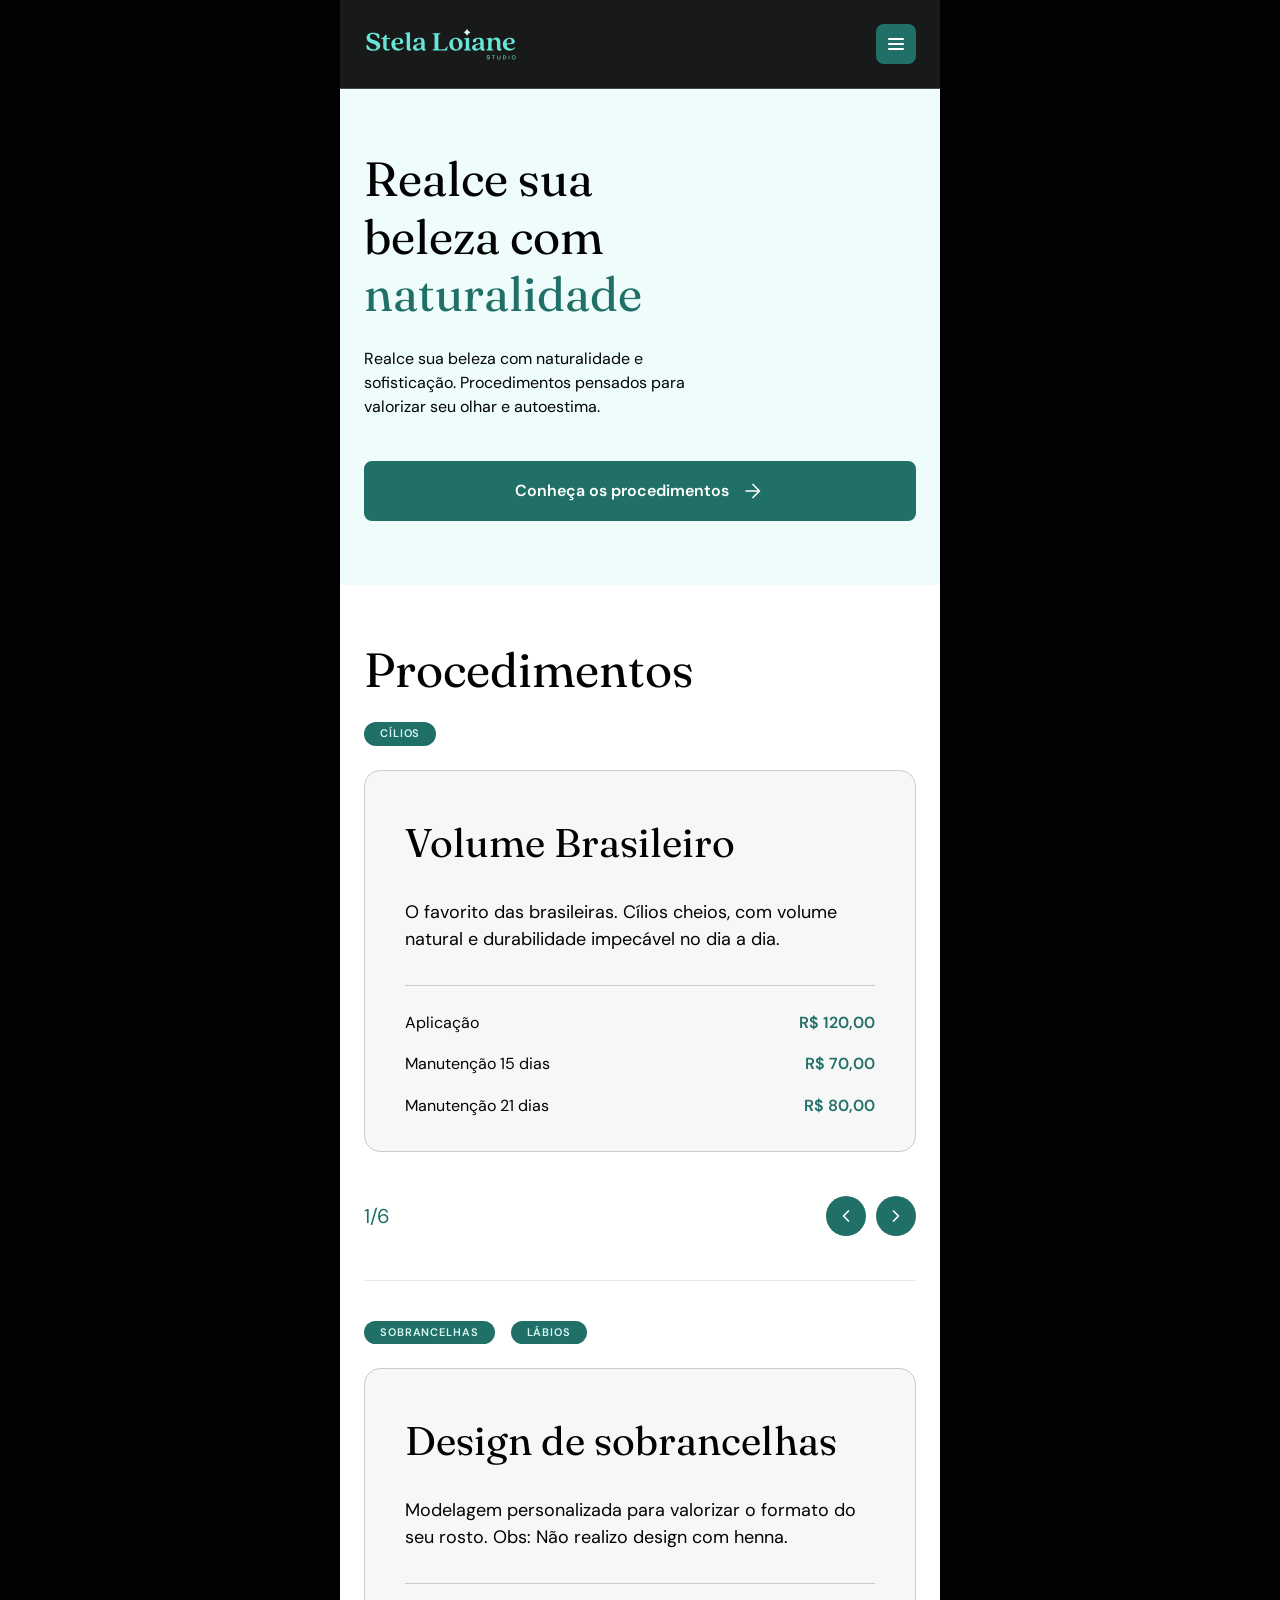
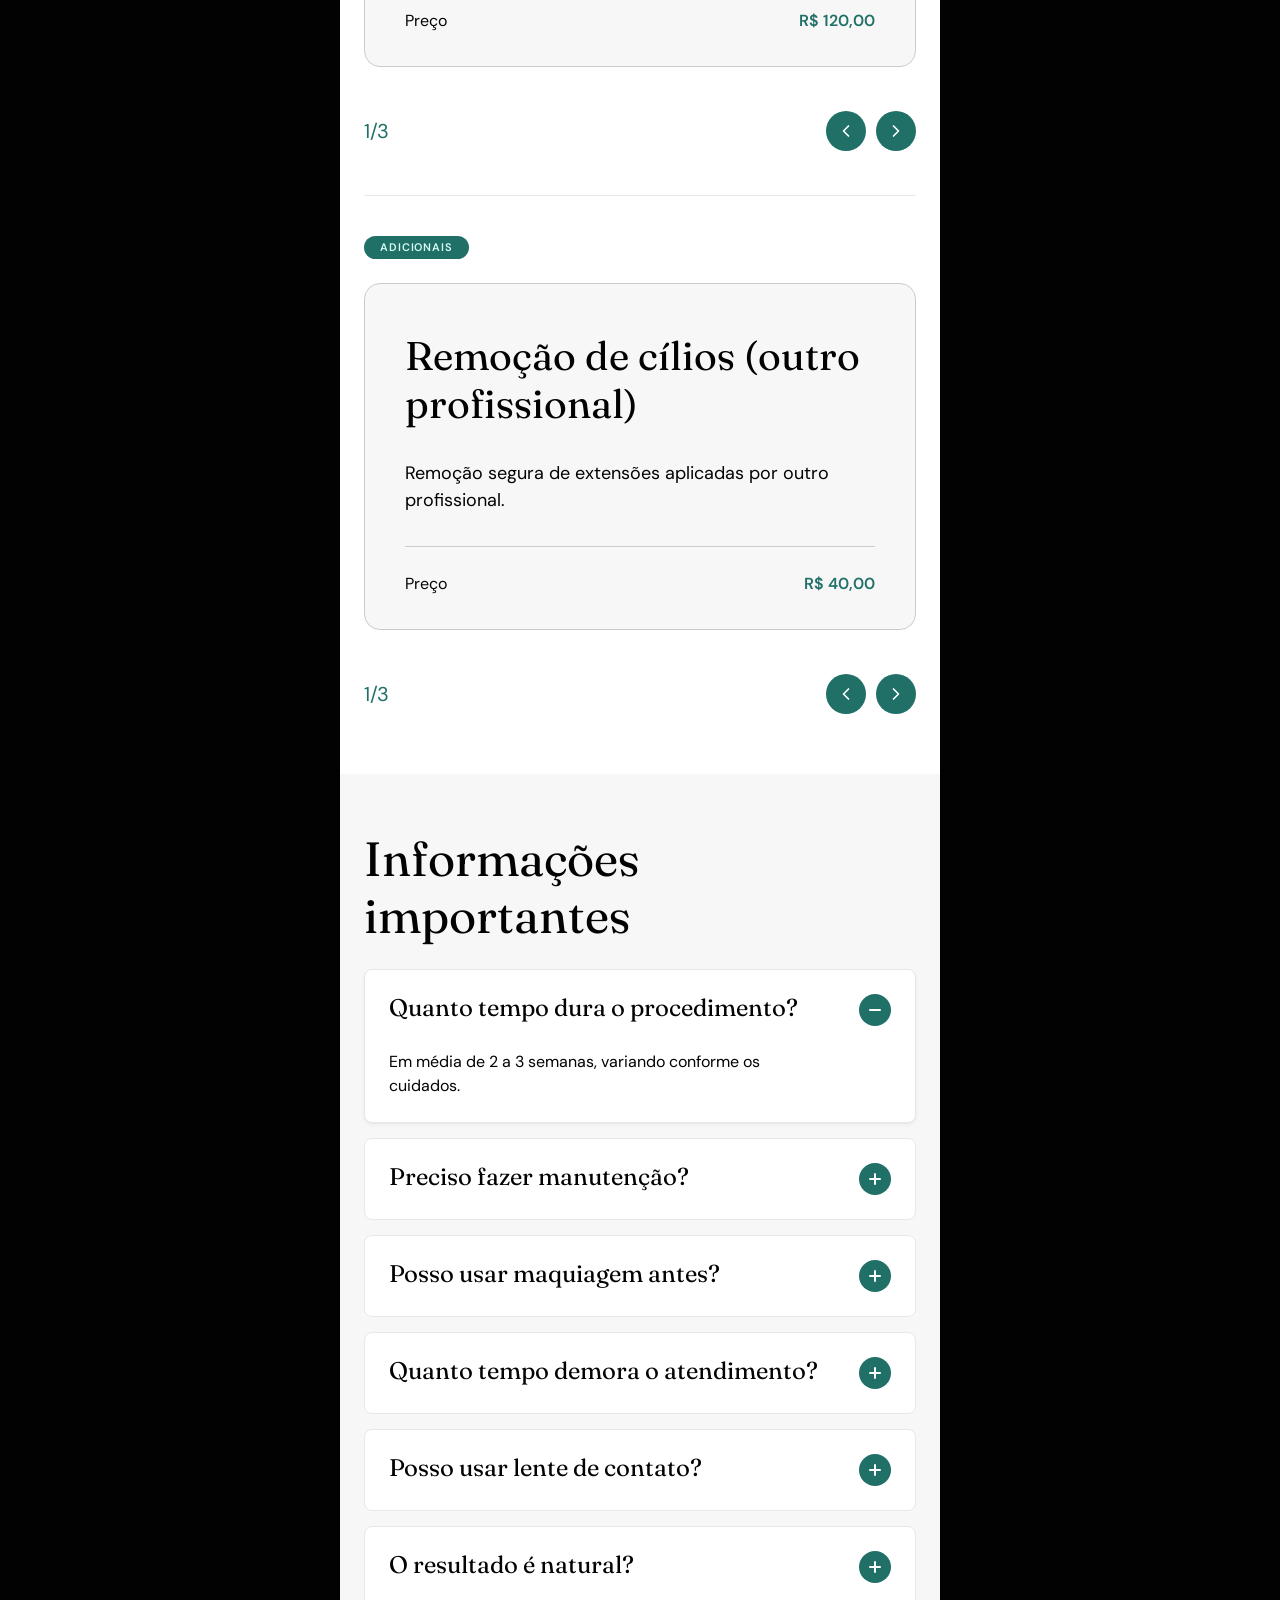
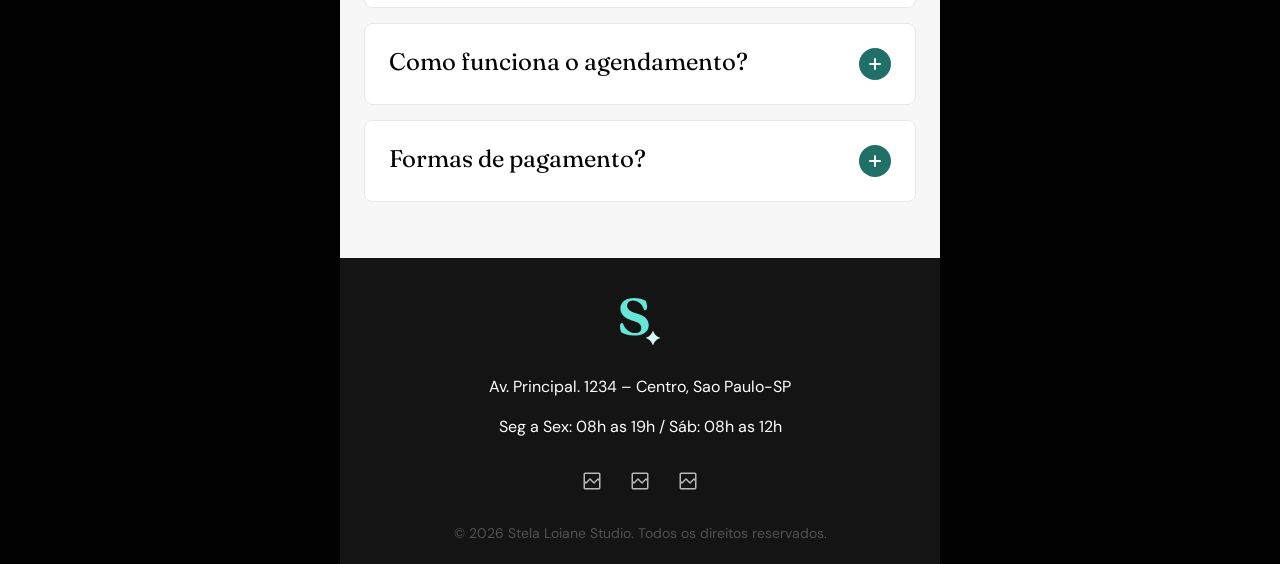
==== commit d92d9adc: "feat: padroniza catalogo conforme figma e componentiza faq/pill" ====
--- a/catalogo.html
+++ b/catalogo.html
@@ -55,21 +55,297 @@
       <a href="index.html#contato" class="btn btn--accent">Fale comigo</a>
     </nav>
 
-    <!-- HERO DO CATÁLOGO -->
-    <!-- TODO: implementar conforme Figma (screenshots/catalogo/) -->
-    <section class="section section_catalogo-hero" id="catalogo-hero" aria-labelledby="catalogo-hero-title">
+    <section class="catalogo-hero section_catalogo-hero" id="catalogo-hero" aria-labelledby="catalogo-hero-title">
+      <div class="container catalogo-hero__content">
+        <div class="catalogo-hero__text">
+          <h1 class="catalogo-hero__title" id="catalogo-hero-title">Realce sua beleza com <span>naturalidade</span></h1>
+          <p class="catalogo-hero__desc">Realce sua beleza com naturalidade e sofisticação. Procedimentos pensados para valorizar seu olhar e autoestima.</p>
+        </div>
+        <a href="#procedimentos" class="btn btn--secondary btn--block catalogo-hero__cta">
+          <span>Conheça os procedimentos</span>
+          <img class="btn__icon" src="assets/arrow_forward.svg" alt="" aria-hidden="true">
+        </a>
+      </div>
+    </section>
+
+    <section class="catalogo-procedimentos section_catalogo-procedimentos" id="procedimentos" aria-labelledby="catalogo-procedimentos-title">
       <div class="container">
-        <h1 class="sr-only" id="catalogo-hero-title">Catálogo</h1>
-        <!-- conteúdo hero catálogo -->
+        <h2 class="catalogo-section-title" id="catalogo-procedimentos-title">Procedimentos</h2>
+
+        <!-- GRUPO: Cílios -->
+        <div class="procedimento-group">
+          <div class="procedimento-group__pills">
+            <span class="pill">cílios</span>
+          </div>
+          <div class="procedimento-carousel" data-carousel>
+            <div class="procedimento-carousel__viewport">
+              <div class="procedimento-carousel__track">
+                <article class="procedimento-card">
+                  <h3 class="procedimento-card__title">Volume Brasileiro</h3>
+                  <div class="procedimento-card__body">
+                    <p class="procedimento-card__desc">O favorito das brasileiras. Cílios cheios, com volume natural e durabilidade impecável no dia a dia.</p>
+                    <ul class="procedimento-card__prices">
+                      <li class="procedimento-card__price-row"><span>Aplicação</span><strong>R$ 120,00</strong></li>
+                      <li class="procedimento-card__price-row"><span>Manutenção 15 dias</span><strong>R$ 70,00</strong></li>
+                      <li class="procedimento-card__price-row"><span>Manutenção 21 dias</span><strong>R$ 80,00</strong></li>
+                    </ul>
+                  </div>
+                </article>
+                <article class="procedimento-card">
+                  <h3 class="procedimento-card__title">Volume Egípcio</h3>
+                  <div class="procedimento-card__body">
+                    <p class="procedimento-card__desc">Visual mais marcante e volumoso, ideal para quem busca destaque no olhar.</p>
+                    <ul class="procedimento-card__prices">
+                      <li class="procedimento-card__price-row"><span>Aplicação</span><strong>R$ 140,00</strong></li>
+                      <li class="procedimento-card__price-row"><span>Manutenção 15 dias</span><strong>R$ 80,00</strong></li>
+                      <li class="procedimento-card__price-row"><span>Manutenção 21 dias</span><strong>R$ 90,00</strong></li>
+                    </ul>
+                  </div>
+                </article>
+                <article class="procedimento-card">
+                  <h3 class="procedimento-card__title">Volume Europeu 5D</h3>
+                  <div class="procedimento-card__body">
+                    <p class="procedimento-card__desc">Volume intenso e sofisticado, com fios ultrafinos que garantem leveza e elegância.</p>
+                    <ul class="procedimento-card__prices">
+                      <li class="procedimento-card__price-row"><span>Aplicação</span><strong>R$ 160,00</strong></li>
+                      <li class="procedimento-card__price-row"><span>Manutenção 15 dias</span><strong>R$ 90,00</strong></li>
+                      <li class="procedimento-card__price-row"><span>Manutenção 21 dias</span><strong>R$ 100,00</strong></li>
+                    </ul>
+                  </div>
+                </article>
+                <article class="procedimento-card">
+                  <h3 class="procedimento-card__title">Volume Fox 5D</h3>
+                  <div class="procedimento-card__body">
+                    <p class="procedimento-card__desc">Efeito alongado no canto externo, criando um olhar mais puxado e sensual.</p>
+                    <ul class="procedimento-card__prices">
+                      <li class="procedimento-card__price-row"><span>Aplicação</span><strong>R$ 160,00</strong></li>
+                      <li class="procedimento-card__price-row"><span>Manutenção 15 dias</span><strong>R$ 90,00</strong></li>
+                      <li class="procedimento-card__price-row"><span>Manutenção 21 dias</span><strong>R$ 100,00</strong></li>
+                    </ul>
+                  </div>
+                </article>
+                <article class="procedimento-card">
+                  <h3 class="procedimento-card__title">Volume Luna</h3>
+                  <div class="procedimento-card__body">
+                    <p class="procedimento-card__desc">Efeito moderno com distribuição estratégica dos fios, trazendo leveza e estilo ao olhar.</p>
+                    <ul class="procedimento-card__prices">
+                      <li class="procedimento-card__price-row"><span>Aplicação</span><strong>R$ 150,00</strong></li>
+                      <li class="procedimento-card__price-row"><span>Manutenção 15 dias</span><strong>R$ 85,00</strong></li>
+                      <li class="procedimento-card__price-row"><span>Manutenção 21 dias</span><strong>R$ 95,00</strong></li>
+                    </ul>
+                  </div>
+                </article>
+                <article class="procedimento-card">
+                  <h3 class="procedimento-card__title">Lash Lifting</h3>
+                  <div class="procedimento-card__body">
+                    <p class="procedimento-card__desc">Curvatura natural dos cílios sem necessidade de extensão. Ideal para quem busca praticidade.</p>
+                    <ul class="procedimento-card__prices">
+                      <li class="procedimento-card__price-row"><span>Preço</span><strong>R$ 100,00</strong></li>
+                    </ul>
+                  </div>
+                </article>
+              </div>
+            </div>
+            <div class="carousel-nav">
+              <span class="carousel-nav__counter" aria-live="polite">1/6</span>
+              <div class="carousel-nav__arrows">
+                <button class="carousel-arrow" aria-label="Anterior" disabled>
+                  <svg viewBox="0 0 24 24" fill="none" stroke="currentColor" stroke-width="2" stroke-linecap="round" stroke-linejoin="round" aria-hidden="true"><polyline points="15 18 9 12 15 6"></polyline></svg>
+                </button>
+                <button class="carousel-arrow" aria-label="Próximo">
+                  <svg viewBox="0 0 24 24" fill="none" stroke="currentColor" stroke-width="2" stroke-linecap="round" stroke-linejoin="round" aria-hidden="true"><polyline points="9 18 15 12 9 6"></polyline></svg>
+                </button>
+              </div>
+            </div>
+          </div>
+        </div>
+
+        <div class="procedimento-divisor" aria-hidden="true"></div>
+
+        <!-- GRUPO: Sobrancelhas + Lábios -->
+        <div class="procedimento-group">
+          <div class="procedimento-group__pills">
+            <span class="pill">sobrancelhas</span>
+            <span class="pill">lábios</span>
+          </div>
+          <div class="procedimento-carousel" data-carousel>
+            <div class="procedimento-carousel__viewport">
+              <div class="procedimento-carousel__track">
+                <article class="procedimento-card">
+                  <h3 class="procedimento-card__title">Design de sobrancelhas</h3>
+                  <div class="procedimento-card__body">
+                    <p class="procedimento-card__desc">Modelagem personalizada para valorizar o formato do seu rosto. Obs: Não realizo design com henna.</p>
+                    <ul class="procedimento-card__prices">
+                      <li class="procedimento-card__price-row"><span>Preço</span><strong>R$ 120,00</strong></li>
+                    </ul>
+                  </div>
+                </article>
+                <article class="procedimento-card">
+                  <h3 class="procedimento-card__title">Brow Lamination</h3>
+                  <div class="procedimento-card__body">
+                    <p class="procedimento-card__desc">Alinhamento dos fios para efeito volumoso e natural.</p>
+                    <ul class="procedimento-card__prices">
+                      <li class="procedimento-card__price-row"><span>Preço</span><strong>R$ 80,00</strong></li>
+                    </ul>
+                  </div>
+                </article>
+                <article class="procedimento-card">
+                  <h3 class="procedimento-card__title">Spa Labial</h3>
+                  <div class="procedimento-card__body">
+                    <p class="procedimento-card__desc">Hidratação profunda que devolve maciez e aspecto saudável aos lábios.</p>
+                    <ul class="procedimento-card__prices">
+                      <li class="procedimento-card__price-row"><span>Preço</span><strong>R$ 30,00</strong></li>
+                    </ul>
+                  </div>
+                </article>
+              </div>
+            </div>
+            <div class="carousel-nav">
+              <span class="carousel-nav__counter" aria-live="polite">1/3</span>
+              <div class="carousel-nav__arrows">
+                <button class="carousel-arrow" aria-label="Anterior" disabled>
+                  <svg viewBox="0 0 24 24" fill="none" stroke="currentColor" stroke-width="2" stroke-linecap="round" stroke-linejoin="round" aria-hidden="true"><polyline points="15 18 9 12 15 6"></polyline></svg>
+                </button>
+                <button class="carousel-arrow" aria-label="Próximo">
+                  <svg viewBox="0 0 24 24" fill="none" stroke="currentColor" stroke-width="2" stroke-linecap="round" stroke-linejoin="round" aria-hidden="true"><polyline points="9 18 15 12 9 6"></polyline></svg>
+                </button>
+              </div>
+            </div>
+          </div>
+        </div>
+
+        <div class="procedimento-divisor" aria-hidden="true"></div>
+
+        <!-- GRUPO: Adicionais -->
+        <div class="procedimento-group">
+          <div class="procedimento-group__pills">
+            <span class="pill">adicionais</span>
+          </div>
+          <div class="procedimento-carousel" data-carousel>
+            <div class="procedimento-carousel__viewport">
+              <div class="procedimento-carousel__track">
+                <article class="procedimento-card">
+                  <h3 class="procedimento-card__title">Remoção de cílios (outro profissional)</h3>
+                  <div class="procedimento-card__body">
+                    <p class="procedimento-card__desc">Remoção segura de extensões aplicadas por outro profissional.</p>
+                    <ul class="procedimento-card__prices">
+                      <li class="procedimento-card__price-row"><span>Preço</span><strong>R$ 40,00</strong></li>
+                    </ul>
+                  </div>
+                </article>
+                <article class="procedimento-card">
+                  <h3 class="procedimento-card__title">Remoção de cílios (feito no studio)</h3>
+                  <div class="procedimento-card__body">
+                    <p class="procedimento-card__desc">Remoção das extensões aplicadas aqui no studio.</p>
+                    <ul class="procedimento-card__prices">
+                      <li class="procedimento-card__price-row"><span>Preço</span><strong>R$ 20,00</strong></li>
+                    </ul>
+                  </div>
+                </article>
+                <article class="procedimento-card">
+                  <h3 class="procedimento-card__title">Epilação buço</h3>
+                  <div class="procedimento-card__body">
+                    <ul class="procedimento-card__prices">
+                      <li class="procedimento-card__price-row"><span>Preço</span><strong>R$ 15,00</strong></li>
+                    </ul>
+                  </div>
+                </article>
+              </div>
+            </div>
+            <div class="carousel-nav">
+              <span class="carousel-nav__counter" aria-live="polite">1/3</span>
+              <div class="carousel-nav__arrows">
+                <button class="carousel-arrow" aria-label="Anterior" disabled>
+                  <svg viewBox="0 0 24 24" fill="none" stroke="currentColor" stroke-width="2" stroke-linecap="round" stroke-linejoin="round" aria-hidden="true"><polyline points="15 18 9 12 15 6"></polyline></svg>
+                </button>
+                <button class="carousel-arrow" aria-label="Próximo">
+                  <svg viewBox="0 0 24 24" fill="none" stroke="currentColor" stroke-width="2" stroke-linecap="round" stroke-linejoin="round" aria-hidden="true"><polyline points="9 18 15 12 9 6"></polyline></svg>
+                </button>
+              </div>
+            </div>
+          </div>
+        </div>
+
       </div>
     </section>
 
-    <!-- GRID DE PRODUTOS / SERVIÇOS -->
-    <!-- TODO: implementar conforme Figma (screenshots/catalogo/) -->
-    <section class="section section_catalogo-grid" id="catalogo-grid" aria-labelledby="catalogo-grid-title">
+    <section class="catalogo-faq section_catalogo-faq" id="faq" aria-labelledby="catalogo-faq-title">
       <div class="container">
-        <h2 class="sr-only" id="catalogo-grid-title">Serviços do catálogo</h2>
-        <!-- grid de cards -->
+        <h2 class="catalogo-section-title" id="catalogo-faq-title">Informações importantes</h2>
+        <dl class="faq-list-v2">
+          <details class="faq-item-v2" open>
+            <summary class="faq-item-v2__summary">
+              Quanto tempo dura o procedimento?
+              <span class="faq-item-v2__icon" aria-hidden="true">
+                <svg viewBox="0 0 24 24" fill="none" stroke="currentColor" stroke-width="2" stroke-linecap="round" stroke-linejoin="round" width="24" height="24"><polyline points="6 9 12 15 18 9"></polyline></svg>
+              </span>
+            </summary>
+            <p class="faq-item-v2__answer">Em média de 2 a 3 semanas, variando conforme os cuidados.</p>
+          </details>
+          <details class="faq-item-v2">
+            <summary class="faq-item-v2__summary">
+              Preciso fazer manutenção?
+              <span class="faq-item-v2__icon" aria-hidden="true">
+                <svg viewBox="0 0 24 24" fill="none" stroke="currentColor" stroke-width="2" stroke-linecap="round" stroke-linejoin="round" width="24" height="24"><polyline points="6 9 12 15 18 9"></polyline></svg>
+              </span>
+            </summary>
+            <p class="faq-item-v2__answer">Sim, a manutenção garante que o efeito continue bonito e uniforme.</p>
+          </details>
+          <details class="faq-item-v2">
+            <summary class="faq-item-v2__summary">
+              Posso usar maquiagem antes?
+              <span class="faq-item-v2__icon" aria-hidden="true">
+                <svg viewBox="0 0 24 24" fill="none" stroke="currentColor" stroke-width="2" stroke-linecap="round" stroke-linejoin="round" width="24" height="24"><polyline points="6 9 12 15 18 9"></polyline></svg>
+              </span>
+            </summary>
+            <p class="faq-item-v2__answer">Evite produtos oleosos na região dos olhos antes do procedimento.</p>
+          </details>
+          <details class="faq-item-v2">
+            <summary class="faq-item-v2__summary">
+              Quanto tempo demora o atendimento?
+              <span class="faq-item-v2__icon" aria-hidden="true">
+                <svg viewBox="0 0 24 24" fill="none" stroke="currentColor" stroke-width="2" stroke-linecap="round" stroke-linejoin="round" width="24" height="24"><polyline points="6 9 12 15 18 9"></polyline></svg>
+              </span>
+            </summary>
+            <p class="faq-item-v2__answer">Entre 1h30 e 2h dependendo do procedimento.</p>
+          </details>
+          <details class="faq-item-v2">
+            <summary class="faq-item-v2__summary">
+              Posso usar lente de contato?
+              <span class="faq-item-v2__icon" aria-hidden="true">
+                <svg viewBox="0 0 24 24" fill="none" stroke="currentColor" stroke-width="2" stroke-linecap="round" stroke-linejoin="round" width="24" height="24"><polyline points="6 9 12 15 18 9"></polyline></svg>
+              </span>
+            </summary>
+            <p class="faq-item-v2__answer">Sim, mas recomenda-se retirar durante o procedimento.</p>
+          </details>
+          <details class="faq-item-v2">
+            <summary class="faq-item-v2__summary">
+              O resultado é natural?
+              <span class="faq-item-v2__icon" aria-hidden="true">
+                <svg viewBox="0 0 24 24" fill="none" stroke="currentColor" stroke-width="2" stroke-linecap="round" stroke-linejoin="round" width="24" height="24"><polyline points="6 9 12 15 18 9"></polyline></svg>
+              </span>
+            </summary>
+            <p class="faq-item-v2__answer">Sim, todos os procedimentos são pensados para valorizar sua beleza natural.</p>
+          </details>
+          <details class="faq-item-v2">
+            <summary class="faq-item-v2__summary">
+              Como funciona o agendamento?
+              <span class="faq-item-v2__icon" aria-hidden="true">
+                <svg viewBox="0 0 24 24" fill="none" stroke="currentColor" stroke-width="2" stroke-linecap="round" stroke-linejoin="round" width="24" height="24"><polyline points="6 9 12 15 18 9"></polyline></svg>
+              </span>
+            </summary>
+            <p class="faq-item-v2__answer">Basta clicar no botão e entrar em contato via WhatsApp.</p>
+          </details>
+          <details class="faq-item-v2">
+            <summary class="faq-item-v2__summary">
+              Formas de pagamento?
+              <span class="faq-item-v2__icon" aria-hidden="true">
+                <svg viewBox="0 0 24 24" fill="none" stroke="currentColor" stroke-width="2" stroke-linecap="round" stroke-linejoin="round" width="24" height="24"><polyline points="6 9 12 15 18 9"></polyline></svg>
+              </span>
+            </summary>
+            <p class="faq-item-v2__answer">Pix, dinheiro e cartão.</p>
+          </details>
+        </dl>
       </div>
     </section>
 
--- a/css/base.css
+++ b/css/base.css
@@ -20,6 +20,9 @@
 html {
   -webkit-text-size-adjust: 100%;
   scroll-behavior: smooth;
+  width: 100%;
+  max-width: 100%;
+  overflow-x: hidden;
 }
 
 body {
@@ -31,6 +34,26 @@
   background-color: var(--color-black-hole);
   -webkit-font-smoothing: antialiased;
   -moz-osx-font-smoothing: grayscale;
+  width: 100%;
+  max-width: 100%;
+  overflow-x: hidden;
+}
+
+body.menu-open {
+  position: fixed;
+  left: 0;
+  right: 0;
+  width: 100%;
+  overflow: hidden;
+}
+
+html.menu-open,
+body.menu-open {
+  overscroll-behavior: none;
+}
+
+html.menu-open {
+  overflow: hidden;
 }
 
 img, video {
@@ -106,12 +129,7 @@
   max-width: var(--app-shell-max-width);
   margin-inline: auto;
   background-color: var(--color-bg);
-}
-
-@media (min-width: 768px) {
-  .page-wrapper {
-    overflow-x: hidden;
-  }
+  overflow-x: hidden;
 }
 
 .container {
--- a/css/components.css
+++ b/css/components.css
@@ -215,15 +215,320 @@
 }
 
 /* ============================================================
+  2b) PILL (category tag — Figma: border-radius 999, bg #207068)
+  ============================================================ */
+
+.pill {
+  display: flex;
+  align-items: flex-start;
+  background-color: var(--color-advantageous);
+  color: var(--color-mint-condition);
+  padding: var(--space-4) var(--space-16);
+  border-radius: var(--radius-full);
+  font-family: var(--font-body);
+  font-size: 11px;
+  font-weight: var(--fw-semibold);
+  line-height: var(--lh-overline);
+  text-transform: uppercase;
+  letter-spacing: 0.08em;
+  white-space: nowrap;
+}
+
+/* ============================================================
+  2c) PROCEDIMENTO GROUP + CARD + CAROUSEL NAV
+  ============================================================ */
+
+.procedimento-group {
+  display: flex;
+  flex-direction: column;
+  gap: var(--space-24);
+}
+
+.procedimento-group__pills {
+  display: flex;
+  flex-wrap: wrap;
+  gap: var(--space-16);
+}
+
+.procedimento-carousel {
+  display: flex;
+  flex-direction: column;
+  gap: var(--space-40);
+}
+
+.procedimento-carousel__viewport {
+  overflow: hidden;
+  border-radius: var(--radius-md);
+  width: 100%;
+}
+
+.procedimento-carousel__track {
+  display: flex;
+  width: 100%;
+  transition: transform 0.35s cubic-bezier(0.4, 0, 0.2, 1);
+}
+
+.procedimento-card {
+  background-color: var(--gray-50);
+  border: 1px solid var(--gray-200);
+  border-radius: var(--radius-lg);
+  padding: var(--space-40) var(--space-24) var(--space-24);
+  display: flex;
+  flex-direction: column;
+  gap: var(--space-32);
+  flex: 0 0 100%;
+  width: 100%;
+  box-sizing: border-box;
+}
+
+.procedimento-card__title {
+  font-family: var(--font-heading);
+  font-size: var(--text-h3);
+  font-weight: var(--fw-regular);
+  line-height: var(--lh-h2-h3);
+  color: var(--color-text);
+}
+
+.procedimento-card__body {
+  display: flex;
+  flex-direction: column;
+  gap: var(--space-32);
+}
+
+.procedimento-card__desc {
+  font-family: var(--font-body);
+  font-size: var(--text-body-md);
+  font-weight: var(--fw-regular);
+  line-height: var(--lh-body-lg);
+  color: var(--color-text);
+}
+
+.procedimento-card__prices {
+  list-style: none;
+  display: flex;
+  flex-direction: column;
+  gap: var(--space-16);
+  border-top: 1px solid var(--gray-200);
+  padding-top: var(--space-24);
+}
+
+.procedimento-card__price-row {
+  display: flex;
+  align-items: center;
+  justify-content: space-between;
+  gap: var(--space-12);
+  font-family: var(--font-body);
+  font-size: var(--text-body);
+  line-height: var(--lh-body);
+  color: var(--color-text);
+}
+
+.procedimento-card__price-row span {
+  color: var(--color-text);
+}
+
+.procedimento-card__price-row strong {
+  font-weight: var(--fw-semibold);
+  color: var(--color-advantageous);
+  white-space: nowrap;
+}
+
+/* Carousel navigation */
+
+.carousel-nav {
+  display: flex;
+  align-items: center;
+  justify-content: space-between;
+  min-height: 48px;
+}
+
+.carousel-nav__counter {
+  font-family: var(--font-body);
+  font-size: var(--text-body-lg);
+  font-weight: var(--fw-regular);
+  line-height: 1;
+  color: var(--color-advantageous);
+}
+
+.carousel-nav__arrows {
+  display: flex;
+  gap: 0.625rem;
+}
+
+.carousel-arrow {
+  padding: var(--space-8);
+  border-radius: var(--radius-full);
+  border: none;
+  background-color: var(--color-advantageous);
+  display: flex;
+  gap: 0.625rem;
+  align-items: center;
+  justify-content: center;
+  min-width: 40px;
+  min-height: 40px;
+  cursor: pointer;
+  color: var(--color-white);
+  transition:
+    background-color var(--transition-base),
+    transform var(--transition-fast);
+}
+
+.carousel-arrow:hover {
+  background-color: var(--advantageous-600);
+}
+
+.carousel-arrow:focus-visible {
+  outline: 2px solid var(--color-turquoise-chalk);
+  outline-offset: 2px;
+}
+
+.carousel-arrow:active {
+  transform: scale(0.96);
+}
+
+.carousel-arrow:disabled {
+  opacity: 1;
+  cursor: not-allowed;
+  background-color: var(--advantageous-500);
+}
+
+.carousel-arrow svg {
+  width: 20px;
+  height: 20px;
+  pointer-events: none;
+}
+
+@media (min-width: 768px) {
+  .procedimento-card {
+    padding: var(--space-48) var(--space-40) var(--space-32);
+  }
+}
+
+/* ============================================================
+  2d) FAQ COMPONENT (Figma 4115:1739)
+  ============================================================ */
+
+.faq-list-v2 {
+  display: flex;
+  flex-direction: column;
+  gap: 15px;
+}
+
+.faq-item-v2 {
+  background-color: var(--color-white);
+  border: 1px solid var(--gray-100);
+  border-radius: var(--radius-md);
+  padding: var(--space-24);
+  transition: border-color var(--transition-base), box-shadow var(--transition-base);
+}
+
+.faq-item-v2[open] {
+  padding-bottom: var(--space-24);
+  box-shadow: var(--shadow-sm);
+}
+
+.faq-item-v2__summary {
+  list-style: none;
+  display: flex;
+  align-items: flex-start;
+  justify-content: space-between;
+  gap: var(--space-16);
+  font-family: var(--font-heading);
+  font-size: var(--text-h5);
+  font-weight: var(--fw-regular);
+  line-height: var(--lh-h2-h3);
+  color: var(--color-text);
+  cursor: pointer;
+  user-select: none;
+}
+
+.faq-item-v2__summary::-webkit-details-marker {
+  display: none;
+}
+
+.faq-item-v2__summary::marker {
+  display: none;
+  content: '';
+}
+
+.faq-item-v2__icon {
+  width: 32px;
+  height: 32px;
+  flex-shrink: 0;
+  display: flex;
+  align-items: center;
+  justify-content: center;
+  color: var(--color-white);
+  border-radius: var(--radius-full);
+  background-color: var(--color-advantageous);
+  position: relative;
+}
+
+.faq-item-v2__icon svg {
+  display: none;
+}
+
+.faq-item-v2__icon::before,
+.faq-item-v2__icon::after {
+  content: '';
+  position: absolute;
+  background-color: currentColor;
+  border-radius: 1px;
+}
+
+.faq-item-v2__icon::before {
+  width: 12px;
+  height: 2px;
+}
+
+.faq-item-v2__icon::after {
+  width: 2px;
+  height: 12px;
+  transition: opacity var(--transition-fast), transform var(--transition-fast);
+}
+
+.faq-item-v2[open] .faq-item-v2__icon::after {
+  opacity: 0;
+  transform: scaleY(0.2);
+}
+
+.faq-item-v2__answer {
+  display: block;
+  font-family: var(--font-body);
+  font-size: var(--text-body);
+  font-weight: var(--fw-regular);
+  line-height: 1.5;
+  color: var(--color-text);
+  margin-top: 0;
+  max-height: 0;
+  opacity: 0;
+  overflow: hidden;
+  transform: translateY(-4px);
+  transition:
+    max-height 320ms cubic-bezier(0.22, 1, 0.36, 1),
+    opacity 240ms ease,
+    transform 320ms cubic-bezier(0.22, 1, 0.36, 1),
+    margin-top 320ms cubic-bezier(0.22, 1, 0.36, 1);
+  max-width: 36ch;
+}
+
+.faq-item-v2[open] .faq-item-v2__answer {
+  margin-top: var(--space-24);
+  max-height: 10rem;
+  opacity: 1;
+  transform: translateY(0);
+}
+
+/* ============================================================
   3) NAVBAR
   ============================================================ */
 
 .navbar {
   position: fixed;
   top: 0;
-  left: 50%;
-  right: auto;
-  transform: translateX(-50%);
+  left: 0;
+  right: 0;
+  margin-inline: auto;
   width: 100%;
   max-width: var(--app-shell-max-width);
   z-index: 100;
@@ -328,7 +633,7 @@
   left: 0;
   right: 0;
   width: 100%;
-  max-width: 600px;
+  max-width: 100%;
   min-height: calc(100dvh - 88px);
   background-color: rgba(2, 2, 2, 0.55);
   border: 0;
@@ -347,7 +652,7 @@
   bottom: auto;
   left: 0;
   width: 100%;
-  max-width: 600px;
+  max-width: 100%;
   background-color: rgba(2, 2, 2, 1);
   min-height: calc(100dvh - 88px);
   z-index: 99;
@@ -360,6 +665,9 @@
   opacity: 0;
   pointer-events: none;
   transition: transform var(--transition-slow), opacity var(--transition-base);
+  overflow-y: auto;
+  -webkit-overflow-scrolling: touch;
+  overscroll-behavior: contain;
 }
 
 .navbar__mobile-menu.is-open {
@@ -374,6 +682,11 @@
 }
 
 @media (min-width: 768px) {
+  .navbar__menu-overlay,
+  .navbar__mobile-menu {
+    max-width: 600px;
+  }
+
   .navbar__mobile-menu {
     left: auto;
     right: 0;
--- a/css/pages/catalogo.css
+++ b/css/pages/catalogo.css
@@ -8,38 +8,103 @@
    ============================================================ */
 
 :root {
-  --catalogo-section-min-height: 120px;
+  --catalogo-hero-padding-top: 150px;
+   --catalogo-hero-padding-bottom: var(--space-64);
+   --catalogo-section-padding: var(--space-56);
 }
 
 /* ============================================================
-   2) RESET / BASE (PAGE-SPECIFIC)
+   2) LAYOUT / SECTIONS
    ============================================================ */
 
-body.page_catalogo {
+.catalogo-hero,
+.catalogo-procedimentos,
+.catalogo-faq {
   width: 100%;
 }
 
-.page-wrapper--catalogo {
-  width: 100%;
+.catalogo-hero {
+  background-color: var(--mint-200);
+}
+
+.catalogo-hero__content {
+  padding-top: var(--catalogo-hero-padding-top);
+  padding-bottom: var(--catalogo-hero-padding-bottom);
+  display: flex;
+  flex-direction: column;
+  gap: 42px;
+}
+
+.catalogo-hero__text {
+  display: flex;
+  flex-direction: column;
+  gap: var(--space-24);
+}
+
+.catalogo-hero__title {
+  color: var(--color-black-hole);
+  font-size: var(--h2);
+  line-height: var(--lh-h2-h3);
+  max-width: 327px;
+}
+
+.catalogo-hero__title span {
+  color: var(--color-advantageous);
+}
+
+.catalogo-hero__desc {
+  color: var(--color-black-hole);
+  font-size: var(--text-regular);
+  line-height: 1.5;
+  max-width: 327px;
+}
+
+.catalogo-hero__cta {
+  margin-top: 0;
+}
+
+.catalogo-procedimentos,
+.catalogo-faq {
+  padding-block: var(--catalogo-section-padding);
+}
+
+.catalogo-faq {
+  background-color: var(--gray-50);
+}
+
+.catalogo-section-title {
+  margin-bottom: var(--space-24);
+}
+
+.catalogo-subtitle {
+  margin-top: var(--space-40);
+  margin-bottom: var(--space-16);
+  color: var(--color-advantageous);
 }
 
 /* ============================================================
-   3) LAYOUT
+   3) COMPONENTS
    ============================================================ */
 
-.section_catalogo-hero,
-.section_catalogo-grid {
-  min-height: var(--catalogo-section-min-height);
+/* Divisor entre grupos de procedimentos */
+.procedimento-divisor {
+  height: 1px;
+  background-color: var(--color-border);
+  margin-block: var(--space-40);
+}
+
+/* Espaçamento entre grupos */
+.catalogo-procedimentos .procedimento-group + .procedimento-divisor + .procedimento-group,
+.catalogo-procedimentos .procedimento-group {
+  /* gap handled by divisor */
 }
 
 /* ============================================================
-   4) COMPONENTS
+   4) UTILITIES
    ============================================================ */
 
-/* Estrutura pronta para componentes do catálogo (cards, filtros, etc.). */
-
-/* ============================================================
-   5) UTILITIES
-   ============================================================ */
-
-/* Utilities específicas da página podem ser adicionadas aqui. */
+@media (min-width: 768px) {
+  .catalogo-hero__content {
+    align-items: flex-start;
+  }
+}
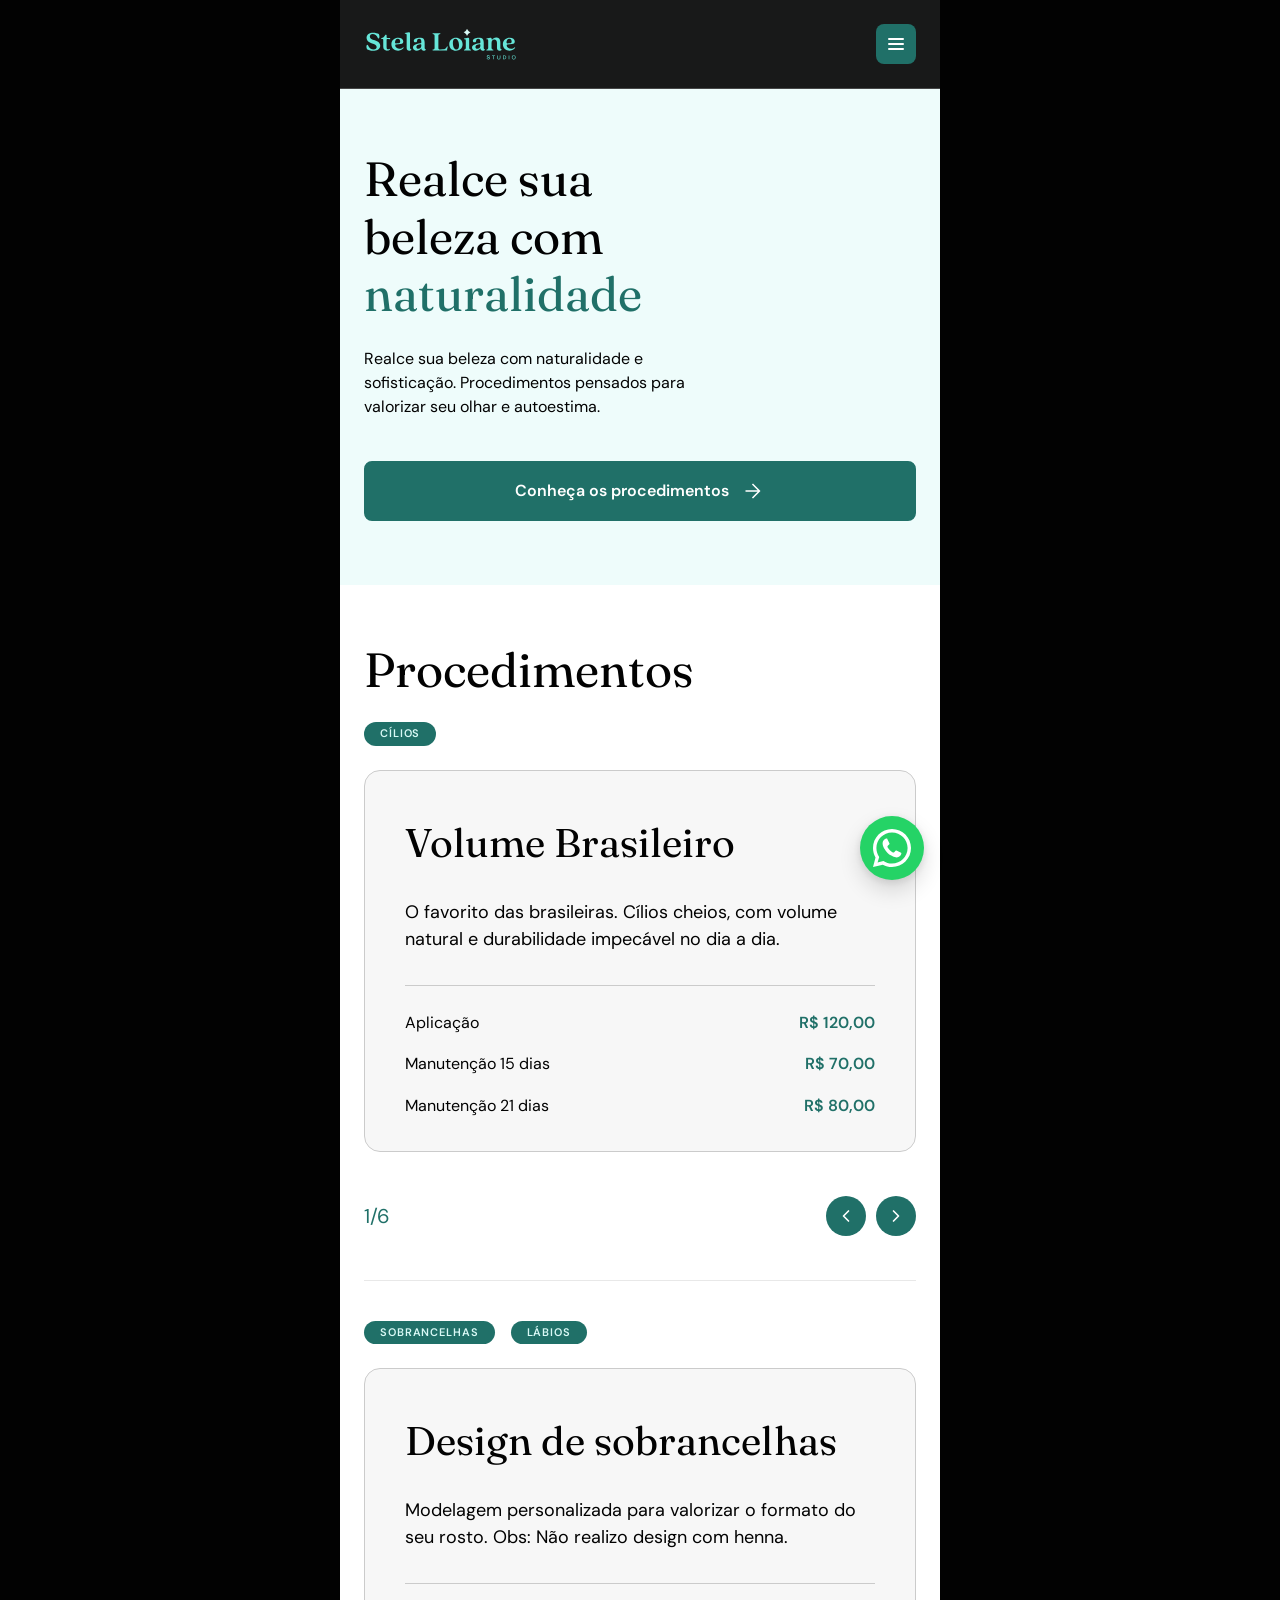
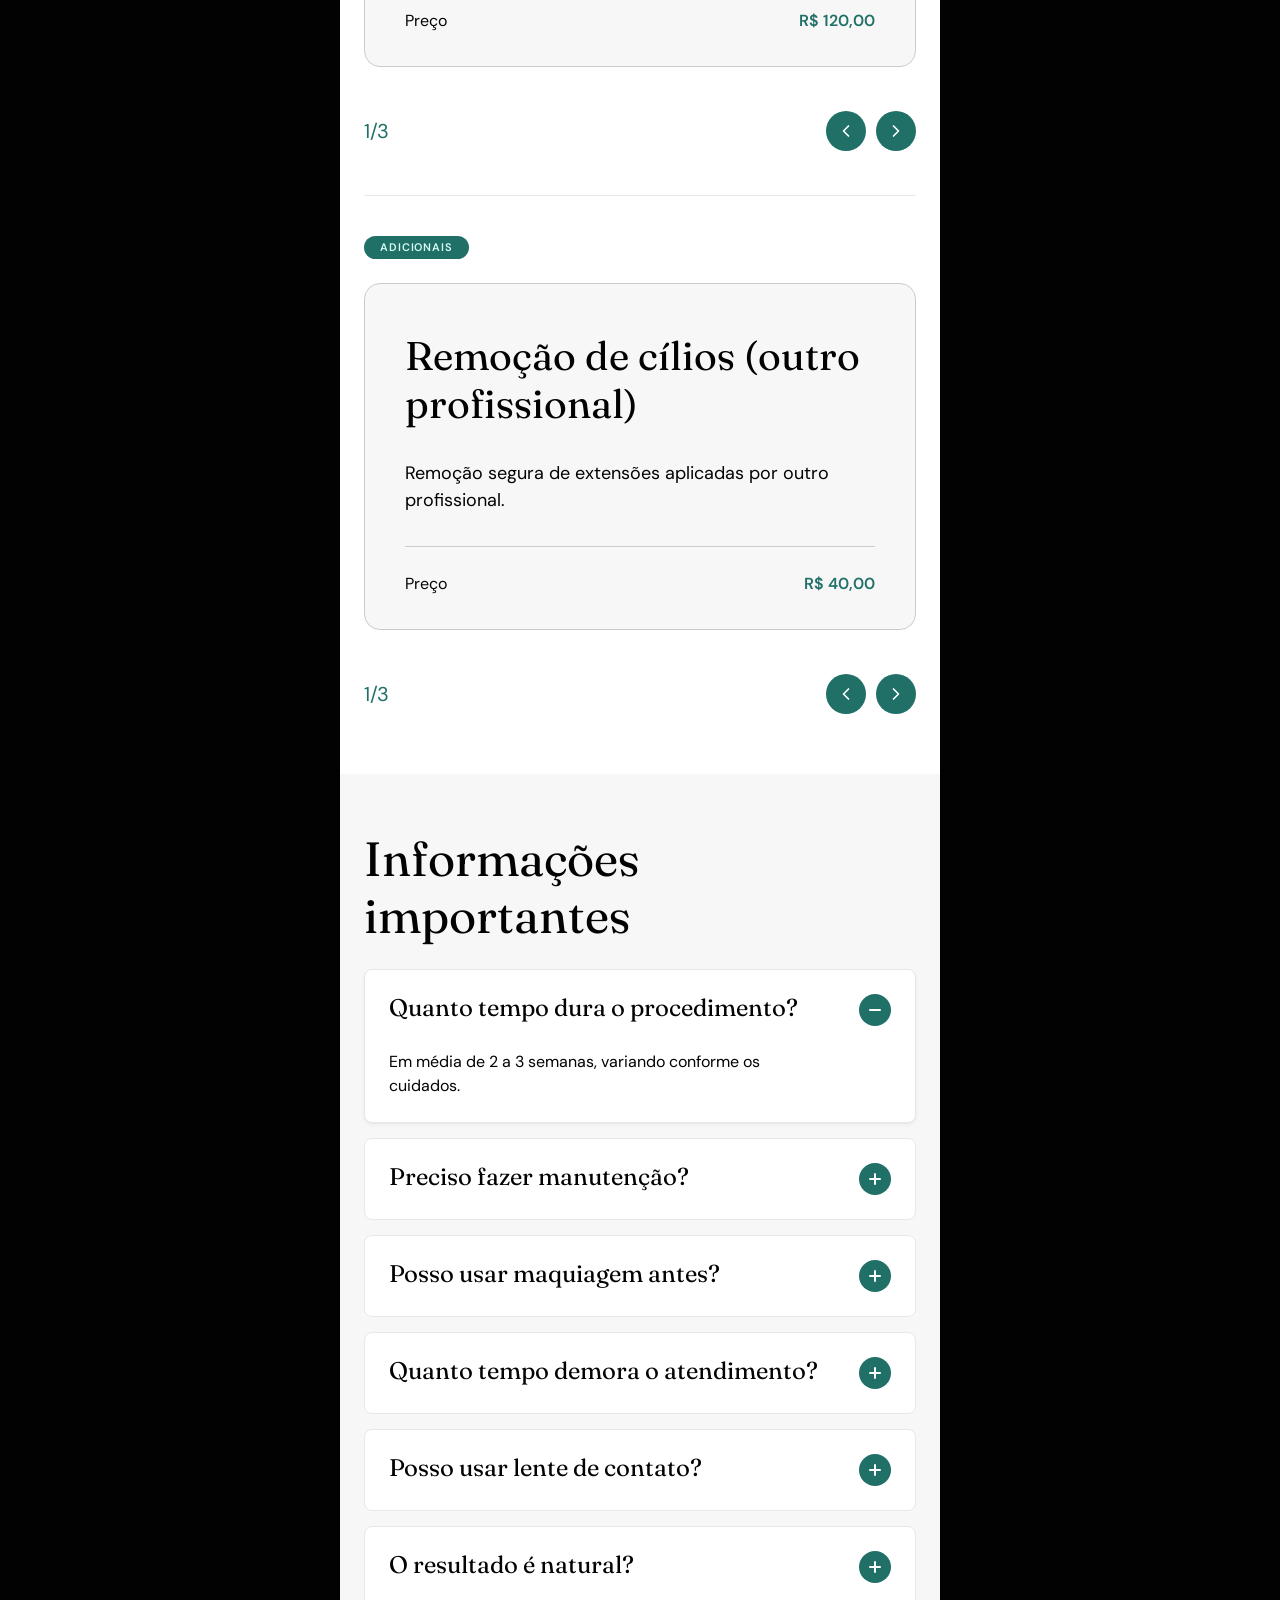
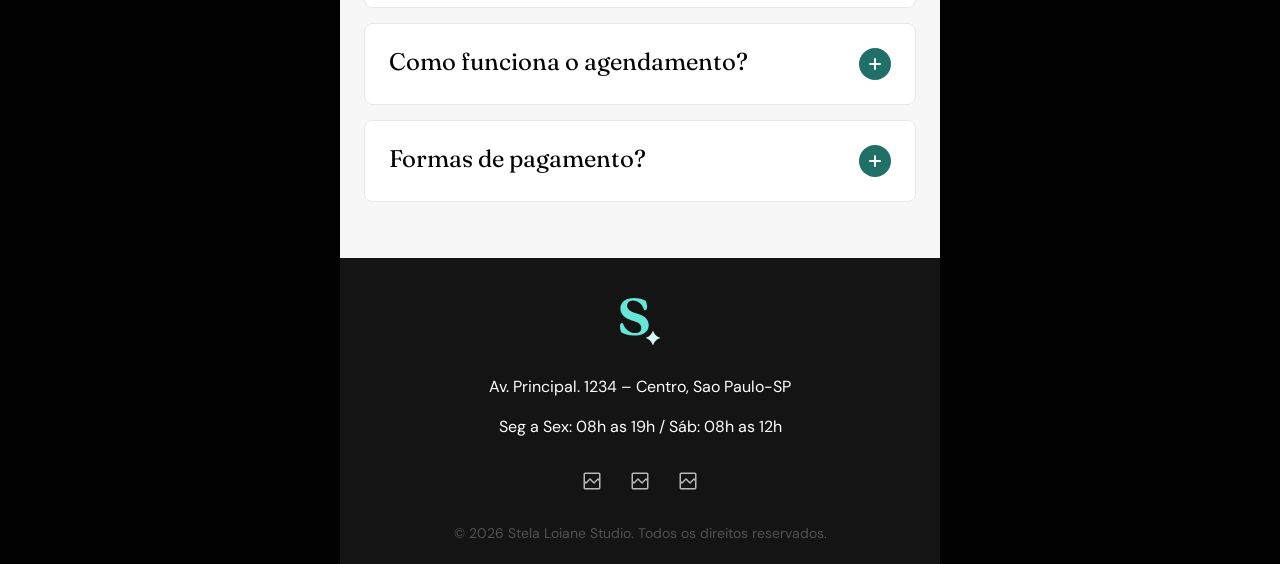
==== commit 30f7fc19: "feat: atualiza paginas e ajusta botao flutuante do WhatsApp" ====
--- a/catalogo.html
+++ b/catalogo.html
@@ -379,6 +379,10 @@
     </div>
   </footer>
 
+  <a class="whatsapp-float" href="https://wa.me/5511985129005" target="_blank" rel="noopener noreferrer" aria-label="Falar no WhatsApp">
+    <img src="assets/Digital_Glyph_White_RGB_2026.svg" alt="" aria-hidden="true">
+  </a>
+
   <!-- JS -->
   <script src="js/main.js"></script>
 </body>
--- a/css/components.css
+++ b/css/components.css
@@ -157,6 +157,51 @@
 .btn--lg {
   padding: var(--space-16) var(--space-40);
   font-size: var(--font-body-size);
+}
+
+/* ============================================================
+  1b) FLOATING ACTION — WHATSAPP
+  ============================================================ */
+
+.whatsapp-float {
+  position: fixed;
+  right: max(16px, calc((100vw - var(--app-shell-max-width)) / 2 + 16px));
+  bottom: calc(20px + env(safe-area-inset-bottom));
+  width: 64px;
+  height: 64px;
+  border-radius: var(--radius-full);
+  background-color: #25d366;
+  display: inline-flex;
+  align-items: center;
+  justify-content: center;
+  box-shadow:
+    0 10px 22px rgba(2, 2, 2, 0.14),
+    0 2px 8px rgba(2, 2, 2, 0.1);
+  z-index: 70;
+  transition: transform var(--transition-fast), box-shadow var(--transition-base), background-color var(--transition-base);
+}
+
+.whatsapp-float:hover {
+  background-color: #1ebe57;
+  transform: translateY(-2px) scale(1.03);
+  box-shadow:
+    0 14px 28px rgba(2, 2, 2, 0.18),
+    0 4px 12px rgba(2, 2, 2, 0.12);
+}
+
+.whatsapp-float:active {
+  transform: scale(0.98);
+}
+
+.whatsapp-float:focus-visible {
+  outline: 2px solid var(--color-turquoise-chalk);
+  outline-offset: 3px;
+}
+
+.whatsapp-float img {
+  width: 38px;
+  height: 38px;
+  display: block;
 }
 
 /* ============================================================
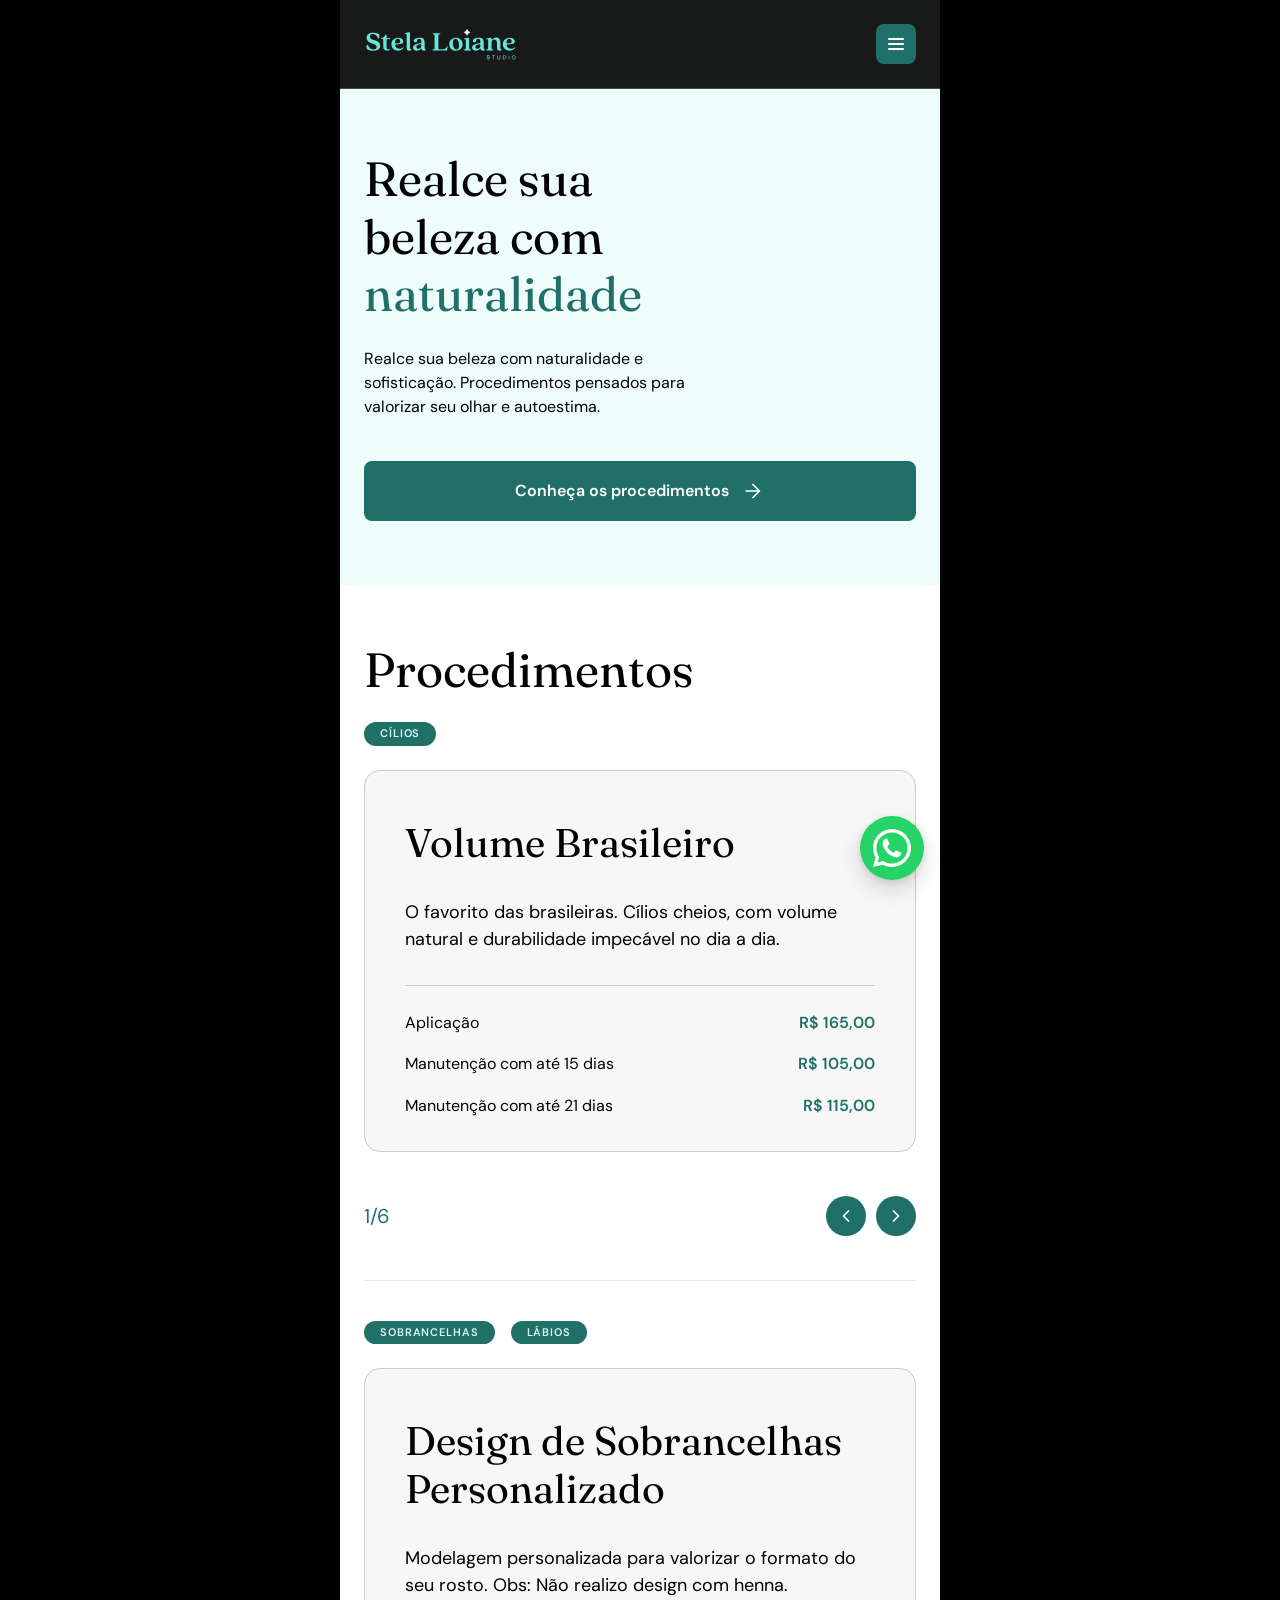
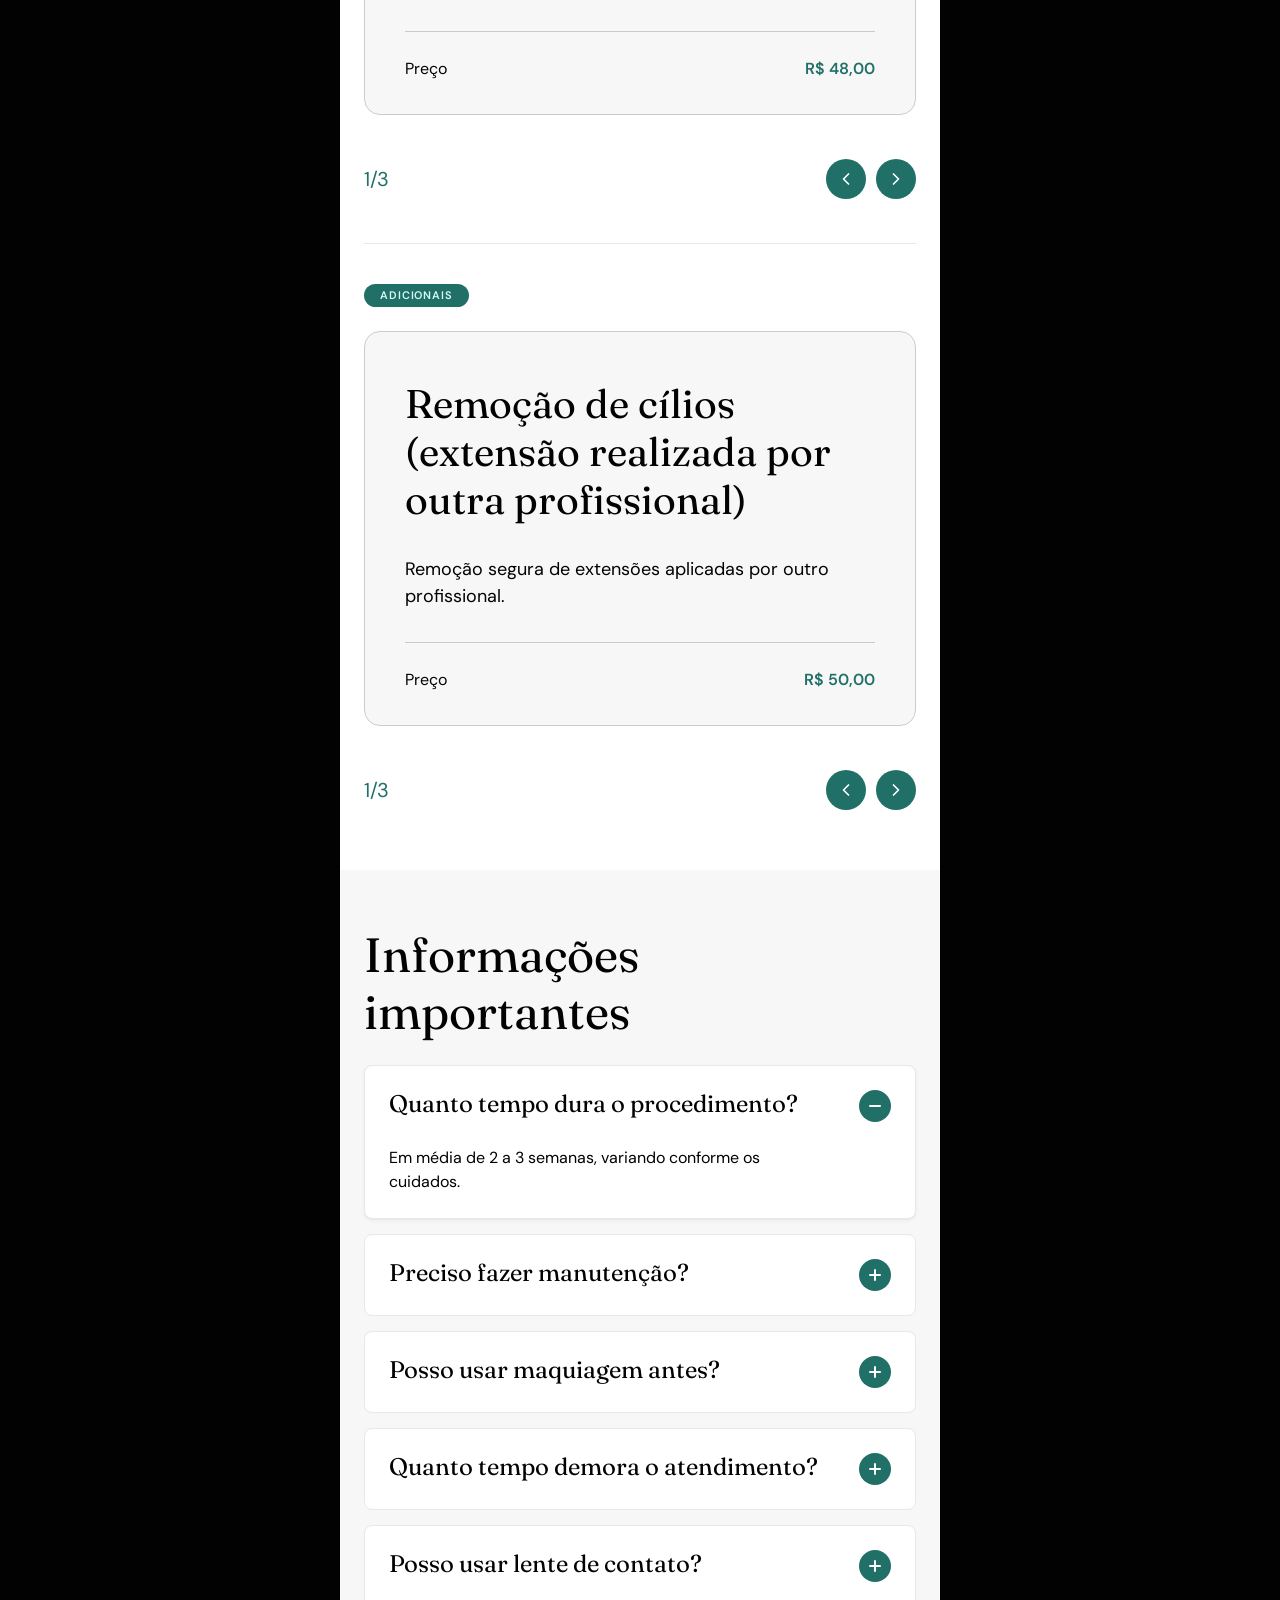
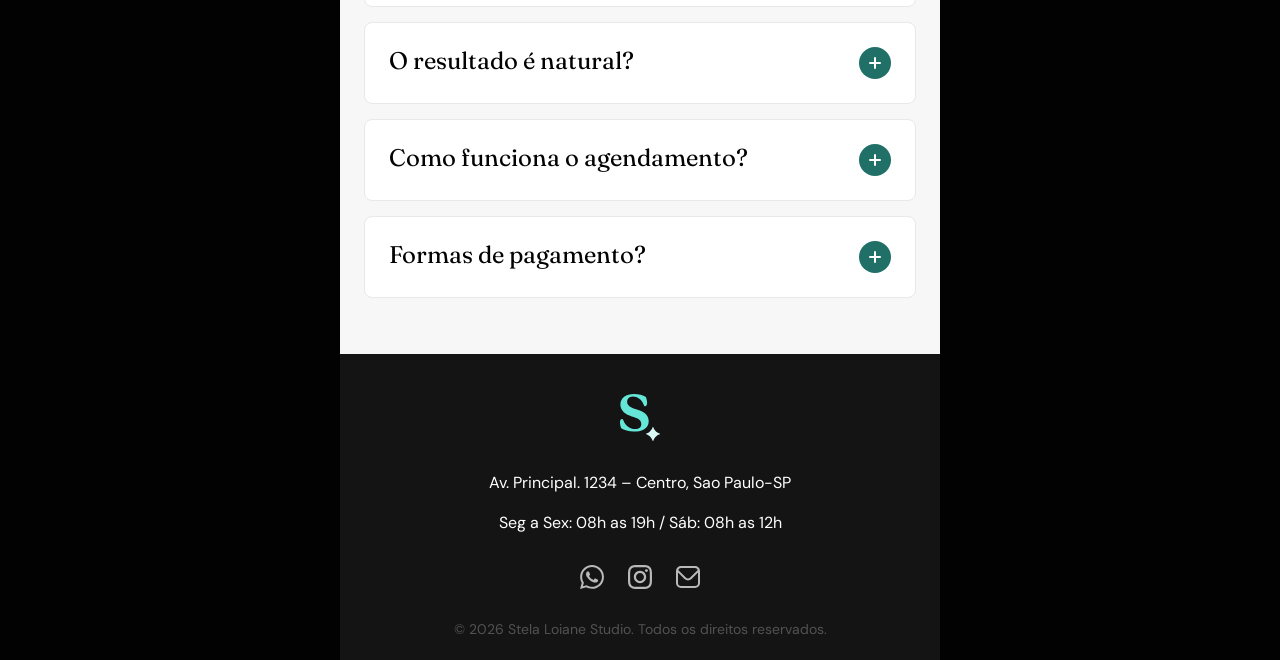
==== commit 5fb21a58: "Refina home/catalogo e corrige menu mobile/footer" ====
--- a/catalogo.html
+++ b/catalogo.html
@@ -27,9 +27,9 @@
           <img src="assets/Logo Navbar.svg" alt="Stela Loiane Studio">
         </a>
         <nav class="navbar__nav" aria-label="Navegação principal">
-          <a href="index.html#sobre" class="navbar__link">Sobre</a>
-          <a href="catalogo.html" class="navbar__link">Catálogo</a>
-          <a href="index.html#contato" class="navbar__link">Contato</a>
+          <a href="index.html" class="navbar__link">Início</a>
+          <a href="#procedimentos" class="navbar__link">Procedimentos</a>
+          <a href="index.html#contato" class="navbar__link">Agendar horário</a>
         </nav>
         <a href="index.html#contato" class="btn btn--primary navbar__cta">Fale comigo</a>
         <button class="navbar__toggle" aria-label="Abrir menu" aria-expanded="false">
@@ -48,9 +48,9 @@
     <!-- MENU MOBILE -->
     <nav class="navbar__mobile-menu" aria-label="Menu mobile">
       <div class="navbar__mobile-links">
-        <a href="index.html#sobre" class="navbar__link">Sobre</a>
-        <a href="catalogo.html" class="navbar__link">Catálogo</a>
-        <a href="index.html#contato" class="navbar__link">Contato</a>
+        <a href="index.html" class="navbar__link">Início</a>
+        <a href="#procedimentos" class="navbar__link">Procedimentos</a>
+        <a href="index.html#contato" class="navbar__link">Agendar horário</a>
       </div>
       <a href="index.html#contato" class="btn btn--accent">Fale comigo</a>
     </nav>
@@ -85,9 +85,9 @@
                   <div class="procedimento-card__body">
                     <p class="procedimento-card__desc">O favorito das brasileiras. Cílios cheios, com volume natural e durabilidade impecável no dia a dia.</p>
                     <ul class="procedimento-card__prices">
-                      <li class="procedimento-card__price-row"><span>Aplicação</span><strong>R$ 120,00</strong></li>
-                      <li class="procedimento-card__price-row"><span>Manutenção 15 dias</span><strong>R$ 70,00</strong></li>
-                      <li class="procedimento-card__price-row"><span>Manutenção 21 dias</span><strong>R$ 80,00</strong></li>
+                      <li class="procedimento-card__price-row"><span>Aplicação</span><strong>R$ 165,00</strong></li>
+                      <li class="procedimento-card__price-row"><span>Manutenção com até 15 dias</span><strong>R$ 105,00</strong></li>
+                      <li class="procedimento-card__price-row"><span>Manutenção com até 21 dias</span><strong>R$ 115,00</strong></li>
                     </ul>
                   </div>
                 </article>
@@ -96,31 +96,31 @@
                   <div class="procedimento-card__body">
                     <p class="procedimento-card__desc">Visual mais marcante e volumoso, ideal para quem busca destaque no olhar.</p>
                     <ul class="procedimento-card__prices">
-                      <li class="procedimento-card__price-row"><span>Aplicação</span><strong>R$ 140,00</strong></li>
-                      <li class="procedimento-card__price-row"><span>Manutenção 15 dias</span><strong>R$ 80,00</strong></li>
-                      <li class="procedimento-card__price-row"><span>Manutenção 21 dias</span><strong>R$ 90,00</strong></li>
-                    </ul>
-                  </div>
-                </article>
-                <article class="procedimento-card">
-                  <h3 class="procedimento-card__title">Volume Europeu 5D</h3>
+                      <li class="procedimento-card__price-row"><span>Aplicação</span><strong>R$ 175,00</strong></li>
+                      <li class="procedimento-card__price-row"><span>Manutenção com até 15 dias</span><strong>R$ 115,00</strong></li>
+                      <li class="procedimento-card__price-row"><span>Manutenção com até 21 dias</span><strong>R$ 125,00</strong></li>
+                    </ul>
+                  </div>
+                </article>
+                <article class="procedimento-card">
+                  <h3 class="procedimento-card__title">Volume Europeu</h3>
                   <div class="procedimento-card__body">
                     <p class="procedimento-card__desc">Volume intenso e sofisticado, com fios ultrafinos que garantem leveza e elegância.</p>
                     <ul class="procedimento-card__prices">
-                      <li class="procedimento-card__price-row"><span>Aplicação</span><strong>R$ 160,00</strong></li>
-                      <li class="procedimento-card__price-row"><span>Manutenção 15 dias</span><strong>R$ 90,00</strong></li>
-                      <li class="procedimento-card__price-row"><span>Manutenção 21 dias</span><strong>R$ 100,00</strong></li>
-                    </ul>
-                  </div>
-                </article>
-                <article class="procedimento-card">
-                  <h3 class="procedimento-card__title">Volume Fox 5D</h3>
+                      <li class="procedimento-card__price-row"><span>Aplicação</span><strong>R$ 185,00</strong></li>
+                      <li class="procedimento-card__price-row"><span>Manutenção com até 15 dias</span><strong>R$ 120,00</strong></li>
+                      <li class="procedimento-card__price-row"><span>Manutenção com até 21 dias</span><strong>R$ 130,00</strong></li>
+                    </ul>
+                  </div>
+                </article>
+                <article class="procedimento-card">
+                  <h3 class="procedimento-card__title">Volume Fox</h3>
                   <div class="procedimento-card__body">
                     <p class="procedimento-card__desc">Efeito alongado no canto externo, criando um olhar mais puxado e sensual.</p>
                     <ul class="procedimento-card__prices">
-                      <li class="procedimento-card__price-row"><span>Aplicação</span><strong>R$ 160,00</strong></li>
-                      <li class="procedimento-card__price-row"><span>Manutenção 15 dias</span><strong>R$ 90,00</strong></li>
-                      <li class="procedimento-card__price-row"><span>Manutenção 21 dias</span><strong>R$ 100,00</strong></li>
+                      <li class="procedimento-card__price-row"><span>Aplicação</span><strong>R$ 195,00</strong></li>
+                      <li class="procedimento-card__price-row"><span>Manutenção com até 15 dias</span><strong>R$ 130,00</strong></li>
+                      <li class="procedimento-card__price-row"><span>Manutenção com até 21 dias</span><strong>R$ 140,00</strong></li>
                     </ul>
                   </div>
                 </article>
@@ -129,9 +129,9 @@
                   <div class="procedimento-card__body">
                     <p class="procedimento-card__desc">Efeito moderno com distribuição estratégica dos fios, trazendo leveza e estilo ao olhar.</p>
                     <ul class="procedimento-card__prices">
-                      <li class="procedimento-card__price-row"><span>Aplicação</span><strong>R$ 150,00</strong></li>
-                      <li class="procedimento-card__price-row"><span>Manutenção 15 dias</span><strong>R$ 85,00</strong></li>
-                      <li class="procedimento-card__price-row"><span>Manutenção 21 dias</span><strong>R$ 95,00</strong></li>
+                      <li class="procedimento-card__price-row"><span>Aplicação</span><strong>R$ 175,00</strong></li>
+                      <li class="procedimento-card__price-row"><span>Manutenção com até 15 dias</span><strong>R$ 120,00</strong></li>
+                      <li class="procedimento-card__price-row"><span>Manutenção com até 21 dias</span><strong>R$ 130,00</strong></li>
                     </ul>
                   </div>
                 </article>
@@ -140,7 +140,7 @@
                   <div class="procedimento-card__body">
                     <p class="procedimento-card__desc">Curvatura natural dos cílios sem necessidade de extensão. Ideal para quem busca praticidade.</p>
                     <ul class="procedimento-card__prices">
-                      <li class="procedimento-card__price-row"><span>Preço</span><strong>R$ 100,00</strong></li>
+                      <li class="procedimento-card__price-row"><span>Preço</span><strong>R$ 160,00</strong></li>
                     </ul>
                   </div>
                 </article>
@@ -172,29 +172,29 @@
             <div class="procedimento-carousel__viewport">
               <div class="procedimento-carousel__track">
                 <article class="procedimento-card">
-                  <h3 class="procedimento-card__title">Design de sobrancelhas</h3>
+                  <h3 class="procedimento-card__title">Design de Sobrancelhas Personalizado</h3>
                   <div class="procedimento-card__body">
                     <p class="procedimento-card__desc">Modelagem personalizada para valorizar o formato do seu rosto. Obs: Não realizo design com henna.</p>
                     <ul class="procedimento-card__prices">
+                      <li class="procedimento-card__price-row"><span>Preço</span><strong>R$ 48,00</strong></li>
+                    </ul>
+                  </div>
+                </article>
+                <article class="procedimento-card">
+                  <h3 class="procedimento-card__title">Brow Lamination</h3>
+                  <div class="procedimento-card__body">
+                    <p class="procedimento-card__desc">Alinhamento dos fios para efeito volumoso e natural.</p>
+                    <ul class="procedimento-card__prices">
                       <li class="procedimento-card__price-row"><span>Preço</span><strong>R$ 120,00</strong></li>
                     </ul>
                   </div>
                 </article>
                 <article class="procedimento-card">
-                  <h3 class="procedimento-card__title">Brow Lamination</h3>
-                  <div class="procedimento-card__body">
-                    <p class="procedimento-card__desc">Alinhamento dos fios para efeito volumoso e natural.</p>
-                    <ul class="procedimento-card__prices">
-                      <li class="procedimento-card__price-row"><span>Preço</span><strong>R$ 80,00</strong></li>
-                    </ul>
-                  </div>
-                </article>
-                <article class="procedimento-card">
                   <h3 class="procedimento-card__title">Spa Labial</h3>
                   <div class="procedimento-card__body">
                     <p class="procedimento-card__desc">Hidratação profunda que devolve maciez e aspecto saudável aos lábios.</p>
                     <ul class="procedimento-card__prices">
-                      <li class="procedimento-card__price-row"><span>Preço</span><strong>R$ 30,00</strong></li>
+                      <li class="procedimento-card__price-row"><span>Preço</span><strong>R$ 40,00</strong></li>
                     </ul>
                   </div>
                 </article>
@@ -225,18 +225,18 @@
             <div class="procedimento-carousel__viewport">
               <div class="procedimento-carousel__track">
                 <article class="procedimento-card">
-                  <h3 class="procedimento-card__title">Remoção de cílios (outro profissional)</h3>
+                  <h3 class="procedimento-card__title">Remoção de cílios (extensão realizada por outra profissional)</h3>
                   <div class="procedimento-card__body">
                     <p class="procedimento-card__desc">Remoção segura de extensões aplicadas por outro profissional.</p>
                     <ul class="procedimento-card__prices">
-                      <li class="procedimento-card__price-row"><span>Preço</span><strong>R$ 40,00</strong></li>
-                    </ul>
-                  </div>
-                </article>
-                <article class="procedimento-card">
-                  <h3 class="procedimento-card__title">Remoção de cílios (feito no studio)</h3>
-                  <div class="procedimento-card__body">
-                    <p class="procedimento-card__desc">Remoção das extensões aplicadas aqui no studio.</p>
+                      <li class="procedimento-card__price-row"><span>Preço</span><strong>R$ 50,00</strong></li>
+                    </ul>
+                  </div>
+                </article>
+                <article class="procedimento-card">
+                  <h3 class="procedimento-card__title">Remoção de cílios (extensão realizada por mim)</h3>
+                  <div class="procedimento-card__body">
+                    <p class="procedimento-card__desc">Remoção química de cílios realizados no studio, com cobrança referente aos custos dos materiais utilizados.</p>
                     <ul class="procedimento-card__prices">
                       <li class="procedimento-card__price-row"><span>Preço</span><strong>R$ 20,00</strong></li>
                     </ul>
@@ -246,7 +246,7 @@
                   <h3 class="procedimento-card__title">Epilação buço</h3>
                   <div class="procedimento-card__body">
                     <ul class="procedimento-card__prices">
-                      <li class="procedimento-card__price-row"><span>Preço</span><strong>R$ 15,00</strong></li>
+                      <li class="procedimento-card__price-row"><span>Preço</span><strong>R$ 20,00</strong></li>
                     </ul>
                   </div>
                 </article>
@@ -289,7 +289,7 @@
                 <svg viewBox="0 0 24 24" fill="none" stroke="currentColor" stroke-width="2" stroke-linecap="round" stroke-linejoin="round" width="24" height="24"><polyline points="6 9 12 15 18 9"></polyline></svg>
               </span>
             </summary>
-            <p class="faq-item-v2__answer">Sim, a manutenção garante que o efeito continue bonito e uniforme.</p>
+            <p class="faq-item-v2__answer">A manutenção é realizada com até 21 dias, com até 50% das extensões de cílios. Após a segunda manutenção, a próxima é renovação completa da extensão. Ou seja, fazemos até duas manutenções de cada extensão de cílios.</p>
           </details>
           <details class="faq-item-v2">
             <summary class="faq-item-v2__summary">
@@ -364,14 +364,14 @@
       </div>
 
       <div class="footer__social" aria-label="Redes sociais">
-        <a href="#" class="footer__social-link" aria-label="Instagram">
-          <img src="assets/broken_image.svg" alt="Instagram">
-        </a>
-        <a href="#" class="footer__social-link" aria-label="Facebook">
-          <img src="assets/broken_image.svg" alt="Facebook">
-        </a>
-        <a href="#" class="footer__social-link" aria-label="TikTok">
-          <img src="assets/broken_image.svg" alt="TikTok">
+        <a href="https://wa.me/5511985129005" class="footer__social-link" aria-label="WhatsApp" target="_blank" rel="noopener noreferrer">
+          <img src="assets/Whatsapp%20Icon%20(1).svg" alt="WhatsApp">
+        </a>
+        <a href="https://www.instagram.com/" class="footer__social-link" aria-label="Instagram" target="_blank" rel="noopener noreferrer">
+          <img src="assets/Instagram%20Icon.svg" alt="Instagram">
+        </a>
+        <a href="mailto:contato@stelaloianestudio.com" class="footer__social-link" aria-label="E-mail">
+          <img src="assets/Email%20Envelope.svg" alt="E-mail">
         </a>
       </div>
 
--- a/css/components.css
+++ b/css/components.css
@@ -673,12 +673,13 @@
 }
 
 .navbar__menu-overlay {
-  position: absolute;
+  position: fixed;
   top: 88px;
   left: 0;
   right: 0;
-  width: 100%;
-  max-width: 100%;
+  margin-inline: auto;
+  width: 100%;
+  max-width: var(--app-shell-max-width);
   min-height: calc(100dvh - 88px);
   background-color: rgba(2, 2, 2, 0.55);
   border: 0;
@@ -691,13 +692,14 @@
 /* Menu mobile */
 .navbar__mobile-menu {
   display: flex;
-  position: absolute;
+  position: fixed;
   top: 88px;
   right: 0;
   bottom: auto;
   left: 0;
-  width: 100%;
-  max-width: 100%;
+  margin-inline: auto;
+  width: 100%;
+  max-width: var(--app-shell-max-width);
   background-color: rgba(2, 2, 2, 1);
   min-height: calc(100dvh - 88px);
   z-index: 99;
@@ -733,7 +735,7 @@
   }
 
   .navbar__mobile-menu {
-    left: auto;
+    left: 0;
     right: 0;
   }
 }
@@ -748,7 +750,7 @@
 
 .navbar__mobile-menu .navbar__link {
   width: 100%;
-  text-align: center;
+  text-align: left;
   color: var(--color-white);
   font-size: var(--font-h2);
   line-height: 1.1;
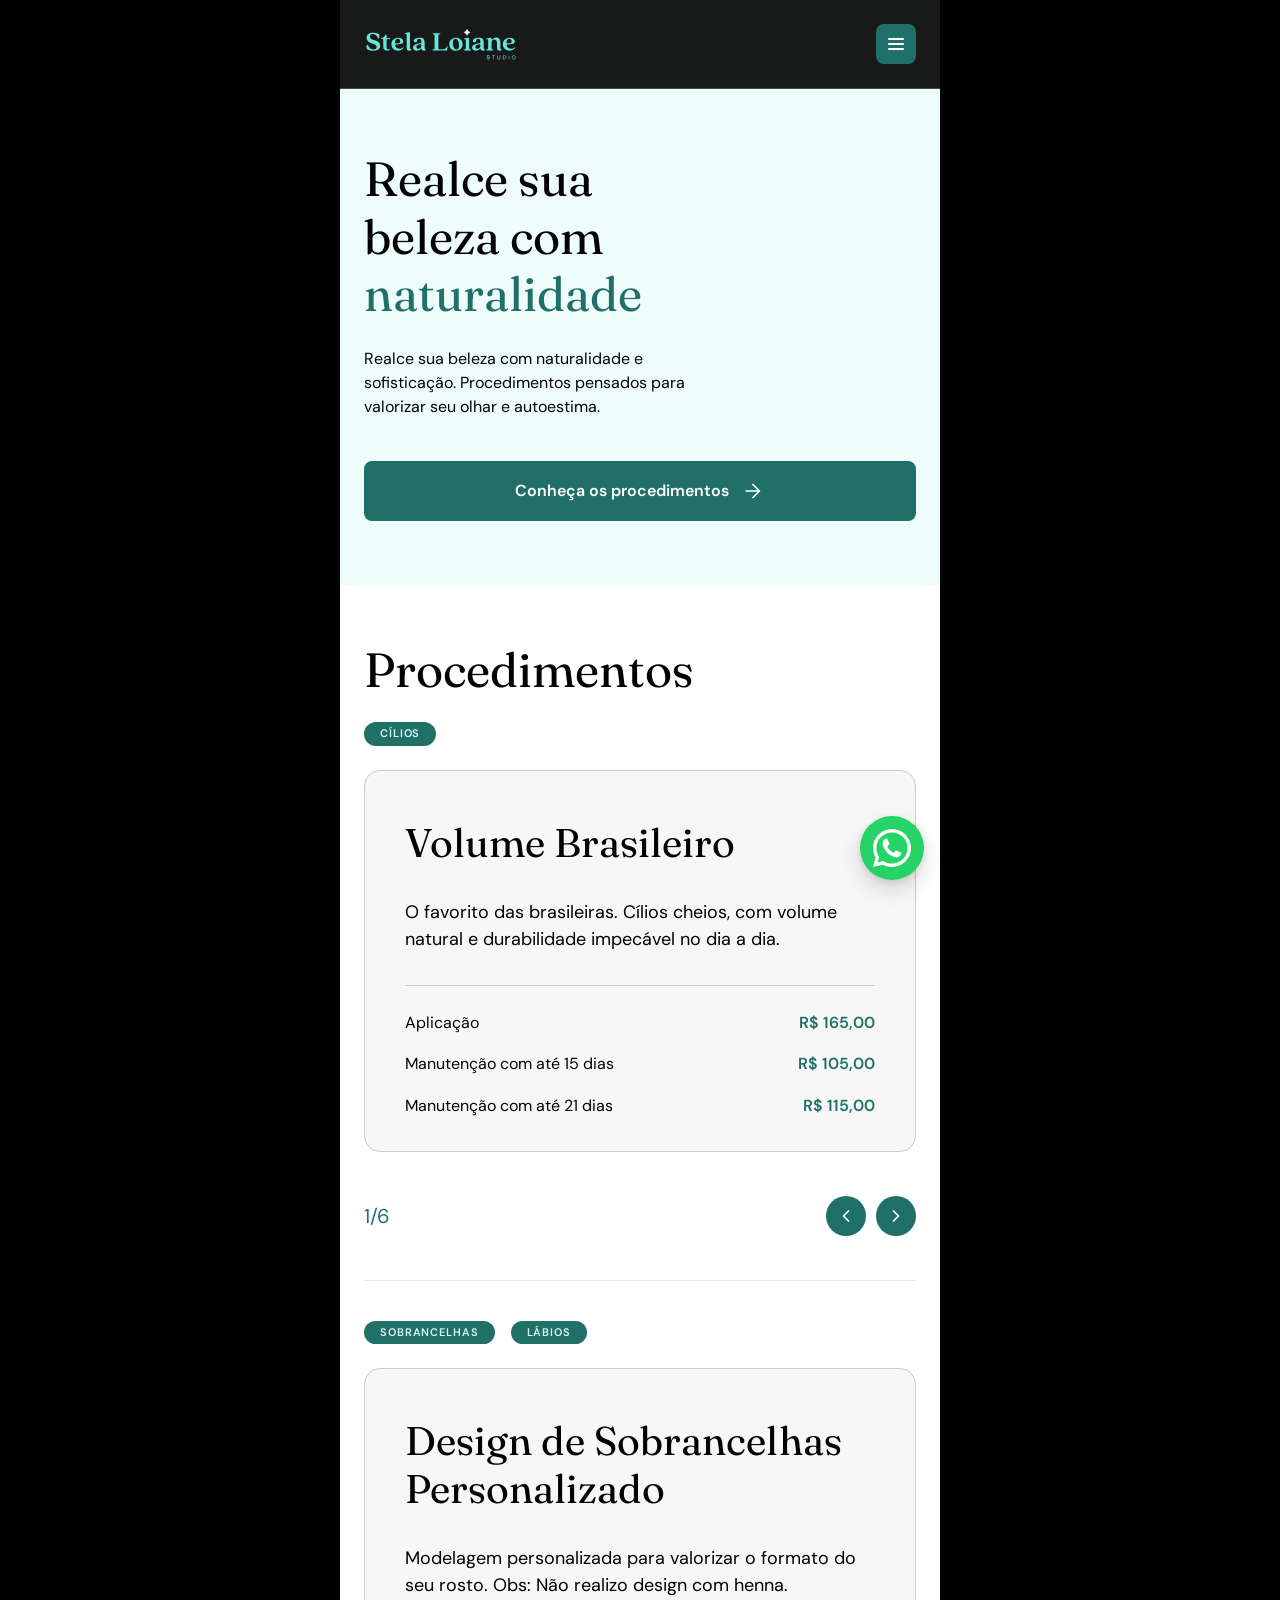
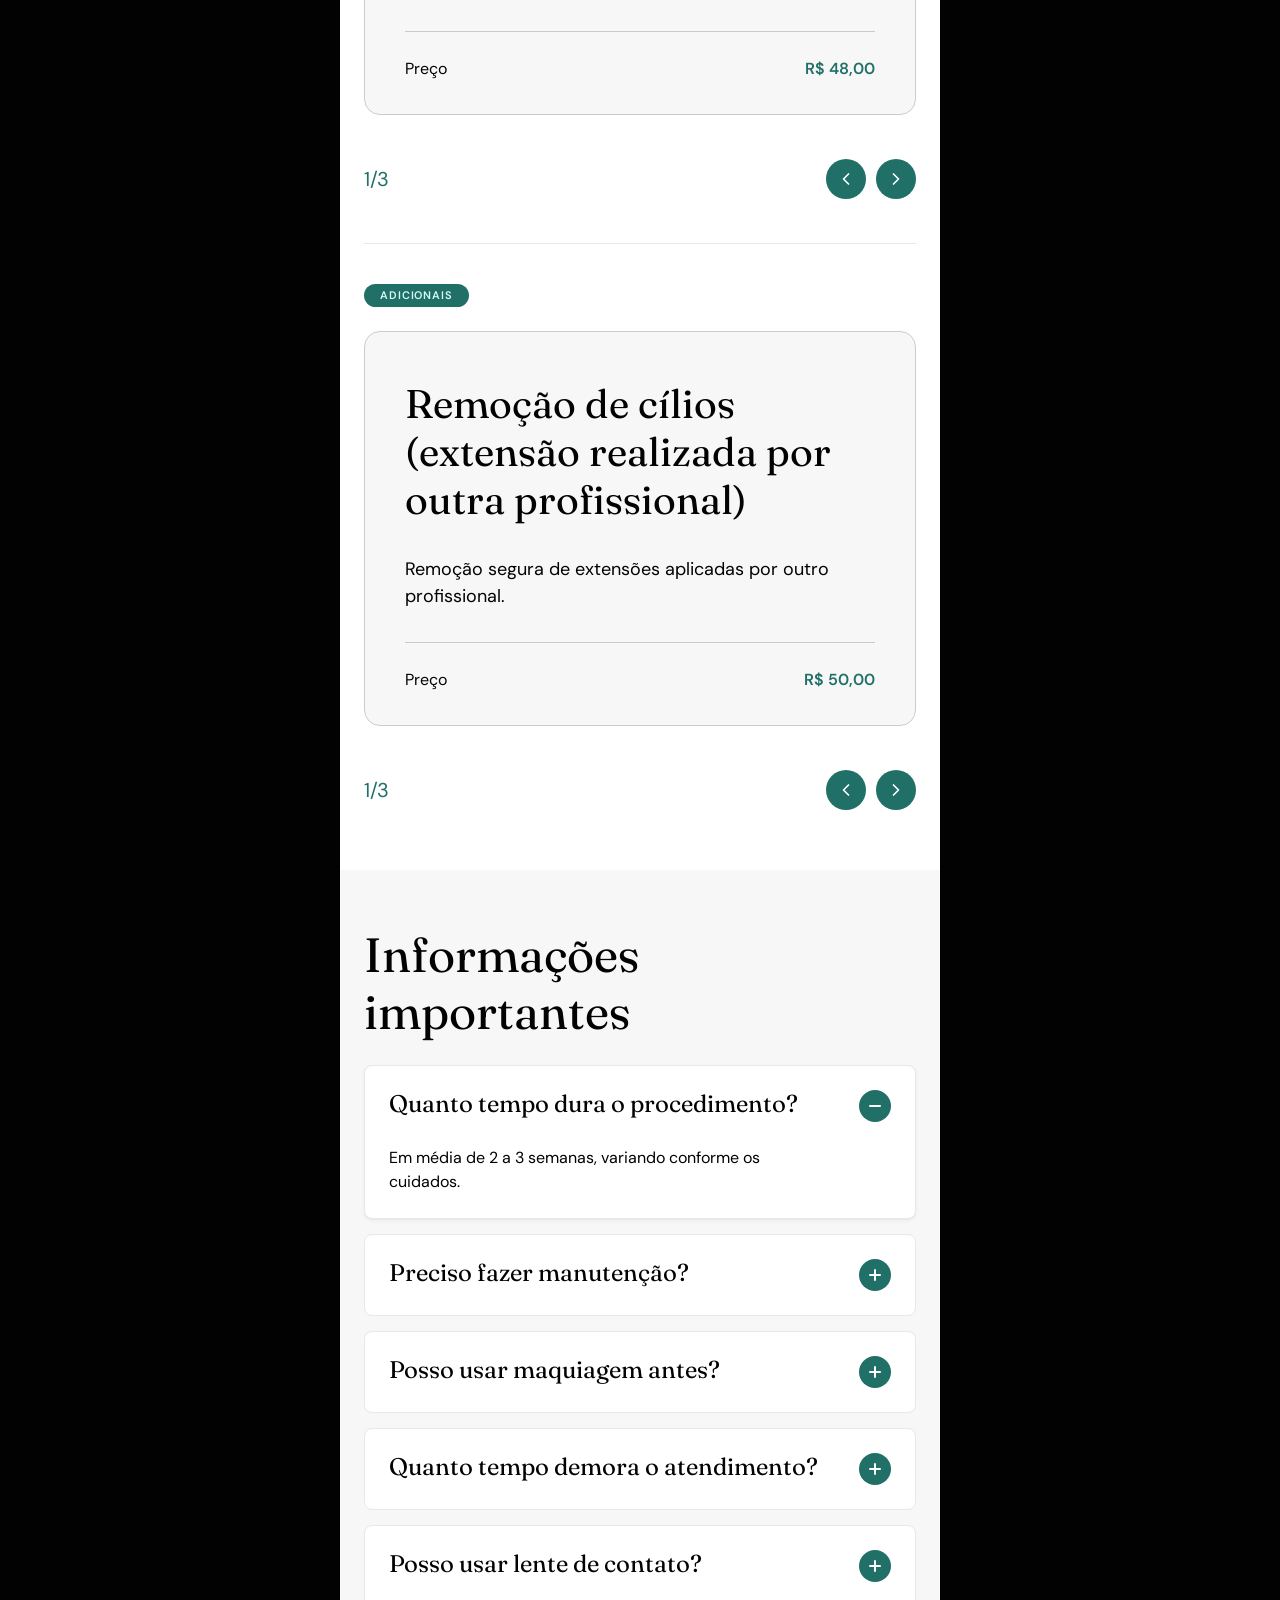
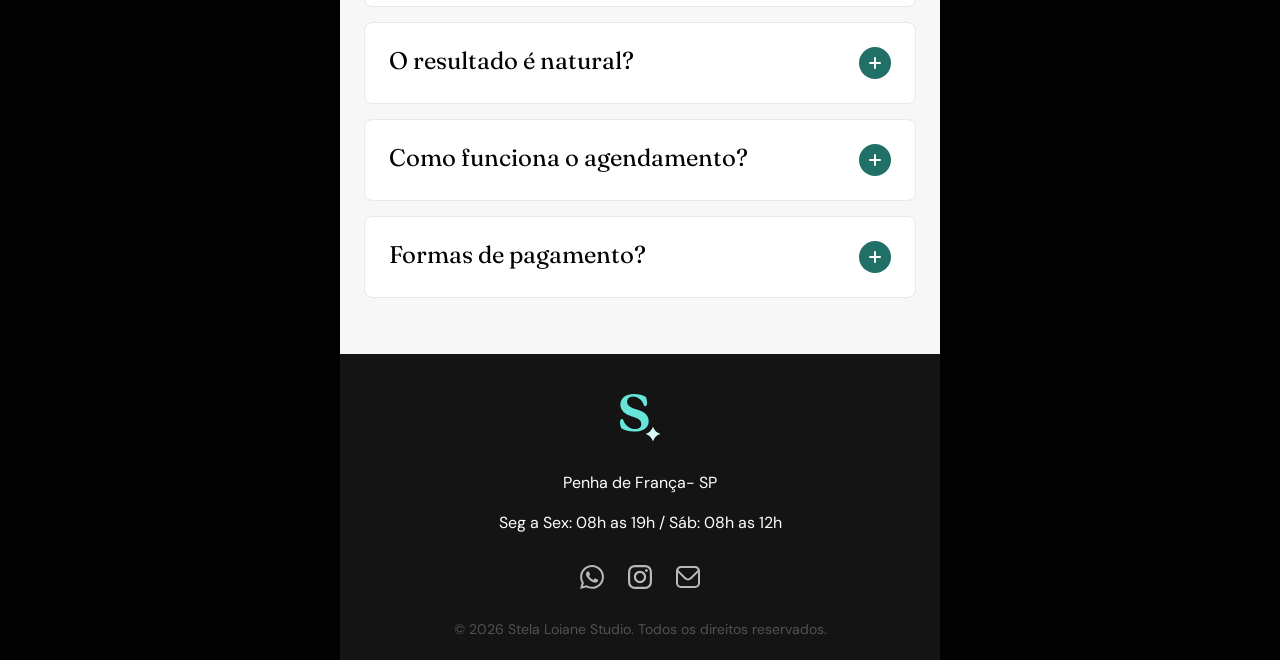
==== commit 9a8a99c9: "Atualiza contatos do footer na página de catálogo. Replica no catalogo.html os ajustes de endereço, " ====
--- a/catalogo.html
+++ b/catalogo.html
@@ -359,15 +359,15 @@
       </div>
 
       <div class="footer__info">
-        <p class="footer__address">Av. Principal. 1234 – Centro, Sao Paulo-SP</p>
+        <p class="footer__address">Penha de França- SP</p>
         <p class="footer__hours">Seg a Sex: 08h as 19h / Sáb: 08h as 12h</p>
       </div>
 
       <div class="footer__social" aria-label="Redes sociais">
-        <a href="https://wa.me/5511985129005" class="footer__social-link" aria-label="WhatsApp" target="_blank" rel="noopener noreferrer">
+        <a href="https://wa.me/5511948715365" class="footer__social-link" aria-label="WhatsApp" target="_blank" rel="noopener noreferrer">
           <img src="assets/Whatsapp%20Icon%20(1).svg" alt="WhatsApp">
         </a>
-        <a href="https://www.instagram.com/" class="footer__social-link" aria-label="Instagram" target="_blank" rel="noopener noreferrer">
+        <a href="https://www.instagram.com/stelaloiane_studio/" class="footer__social-link" aria-label="Instagram" target="_blank" rel="noopener noreferrer">
           <img src="assets/Instagram%20Icon.svg" alt="Instagram">
         </a>
         <a href="mailto:contato@stelaloianestudio.com" class="footer__social-link" aria-label="E-mail">
@@ -379,7 +379,7 @@
     </div>
   </footer>
 
-  <a class="whatsapp-float" href="https://wa.me/5511985129005" target="_blank" rel="noopener noreferrer" aria-label="Falar no WhatsApp">
+  <a class="whatsapp-float" href="https://wa.me/5511948715365" target="_blank" rel="noopener noreferrer" aria-label="Falar no WhatsApp">
     <img src="assets/Digital_Glyph_White_RGB_2026.svg" alt="" aria-hidden="true">
   </a>
 
--- a/css/components.css
+++ b/css/components.css
@@ -752,11 +752,22 @@
   width: 100%;
   text-align: left;
   color: var(--color-white);
-  font-size: var(--font-h2);
+  font-size: clamp(28px, 7.2vw, 36px);
   line-height: 1.1;
   letter-spacing: -0.01em;
   padding: var(--space-16) var(--space-16);
   border-radius: var(--radius-md);
+}
+
+@media (max-width: 375px) {
+  .navbar__mobile-menu {
+    padding-inline: var(--space-20);
+  }
+
+  .navbar__mobile-menu .navbar__link {
+    font-size: 30px;
+    padding-inline: var(--space-12);
+  }
 }
 
 .navbar__mobile-links .navbar__link + .navbar__link {
